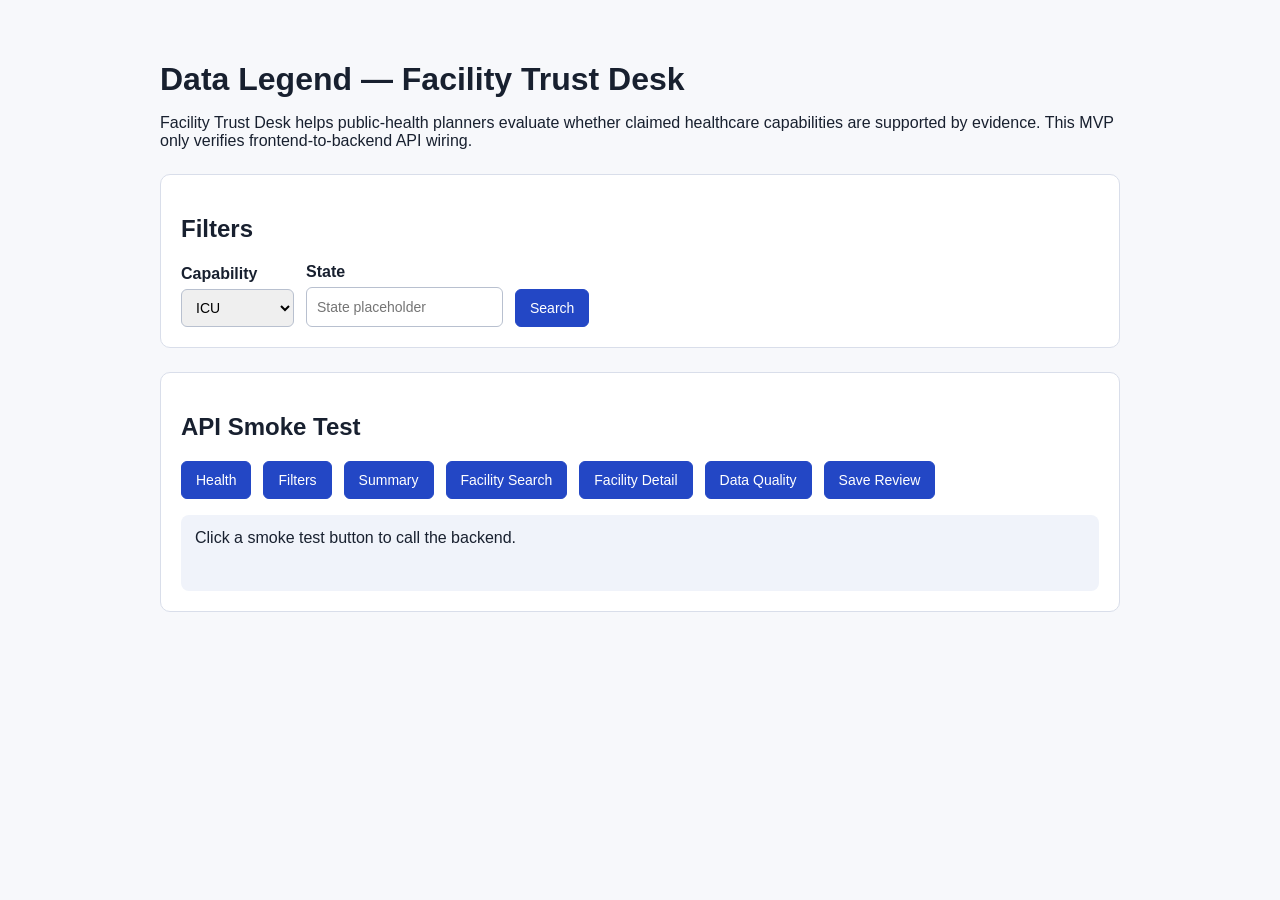
==== healthcare-facility-trust/frontend/index.html @ e3c47ecc "first try framework" ====
<!doctype html>
<html lang="en">
  <head>
    <meta charset="UTF-8" />
    <meta name="viewport" content="width=device-width, initial-scale=1.0" />
    <title>Data Legend — Facility Trust Desk</title>
    <style>
      body {
        margin: 0;
        font-family: Arial, sans-serif;
        color: #18202f;
        background: #f7f8fb;
      }

      main {
        max-width: 960px;
        margin: 0 auto;
        padding: 40px 24px;
      }

      h1 {
        margin-bottom: 8px;
      }

      section {
        margin-top: 24px;
        padding: 20px;
        border: 1px solid #d9deea;
        border-radius: 10px;
        background: #ffffff;
      }

      label {
        display: block;
        margin-bottom: 6px;
        font-weight: 600;
      }

      select,
      input,
      button {
        min-height: 38px;
        border-radius: 6px;
        border: 1px solid #b8c0cf;
        font-size: 14px;
      }

      select,
      input {
        padding: 0 10px;
      }

      button {
        cursor: pointer;
        padding: 0 14px;
        background: #2347c5;
        color: #ffffff;
        border-color: #2347c5;
      }

      button:hover {
        background: #19369a;
      }

      .filters,
      .smoke-buttons {
        display: flex;
        flex-wrap: wrap;
        gap: 12px;
        align-items: end;
      }

      .field {
        display: flex;
        flex-direction: column;
      }

      #api-result {
        min-height: 48px;
        margin-top: 16px;
        padding: 14px;
        border-radius: 8px;
        background: #f0f3fa;
        white-space: pre-wrap;
      }
    </style>
  </head>
  <body>
    <main>
      <h1>Data Legend — Facility Trust Desk</h1>
      <p>
        Facility Trust Desk helps public-health planners evaluate whether claimed
        healthcare capabilities are supported by evidence. This MVP only verifies
        frontend-to-backend API wiring.
      </p>

      <section>
        <h2>Filters</h2>
        <div class="filters">
          <div class="field">
            <label for="capability">Capability</label>
            <select id="capability">
              <option>ICU</option>
              <option>NICU</option>
              <option>Emergency</option>
            </select>
          </div>

          <div class="field">
            <label for="state">State</label>
            <input id="state" type="text" placeholder="State placeholder" />
          </div>

          <button type="button" data-endpoint="search">Search</button>
        </div>
      </section>

      <section>
        <h2>API Smoke Test</h2>
        <div class="smoke-buttons">
          <button type="button" data-endpoint="health">Health</button>
          <button type="button" data-endpoint="filters">Filters</button>
          <button type="button" data-endpoint="summary">Summary</button>
          <button type="button" data-endpoint="search">Facility Search</button>
          <button type="button" data-endpoint="detail">Facility Detail</button>
          <button type="button" data-endpoint="quality">Data Quality</button>
          <button type="button" data-endpoint="review">Save Review</button>
        </div>
        <div id="api-result">Click a smoke test button to call the backend.</div>
      </section>
    </main>

    <script>
      const API_BASE_URL = "http://localhost:8000";
      const result = document.querySelector("#api-result");

      const endpoints = {
        health: { method: "GET", path: "/api/health" },
        filters: { method: "GET", path: "/api/filters" },
        summary: { method: "GET", path: "/api/summary" },
        search: { method: "GET", path: "/api/facilities/search" },
        detail: { method: "GET", path: "/api/facilities/demo-facility-1" },
        quality: { method: "GET", path: "/api/data-quality" },
        review: {
          method: "POST",
          path: "/api/reviews",
          body: {
            facilityId: "demo-facility-1",
            capability: "ICU",
            decision: "needs_review",
            note: "Demo reviewer note",
          },
        },
      };

      async function callEndpoint(name) {
        const endpoint = endpoints[name];
        result.textContent = "Calling backend...";

        try {
          // TODO: Replace smoke-test calls with real dashboard data loading later.
          const response = await fetch(`${API_BASE_URL}${endpoint.path}`, {
            method: endpoint.method,
            headers: endpoint.body ? { "Content-Type": "application/json" } : {},
            body: endpoint.body ? JSON.stringify(endpoint.body) : undefined,
          });

          if (!response.ok) {
            throw new Error(`HTTP ${response.status}`);
          }

          result.textContent = await response.text();
        } catch (error) {
          result.textContent = `API call failed: ${error.message}`;
        }
      }

      document.querySelectorAll("[data-endpoint]").forEach((button) => {
        button.addEventListener("click", () => callEndpoint(button.dataset.endpoint));
      });
    </script>
  </body>
</html>
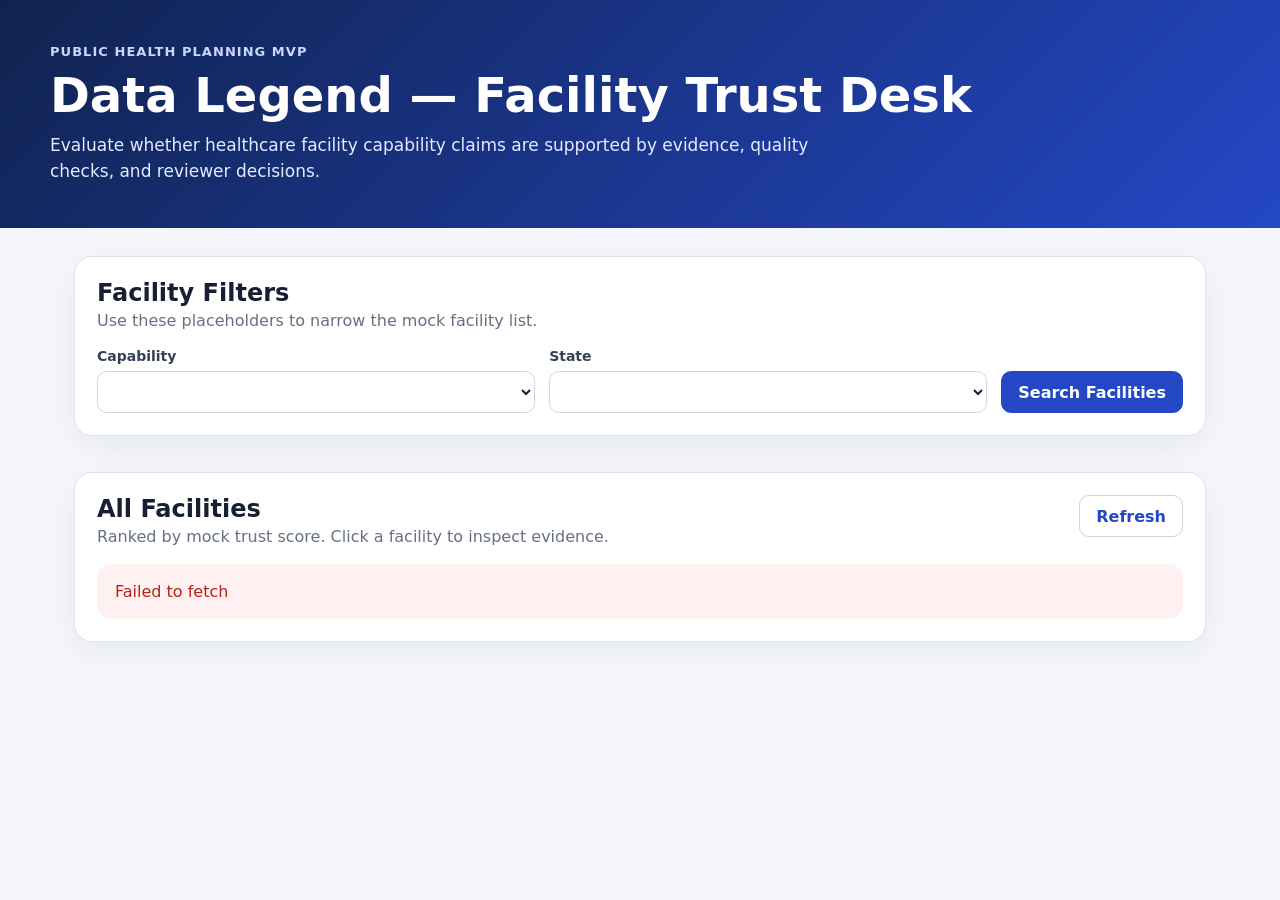
==== commit 0d9054cb: "added FE and BE structure with different layer" ====
--- a/healthcare-facility-trust/frontend/index.html
+++ b/healthcare-facility-trust/frontend/index.html
@@ -4,180 +4,59 @@
     <meta charset="UTF-8" />
     <meta name="viewport" content="width=device-width, initial-scale=1.0" />
     <title>Data Legend — Facility Trust Desk</title>
-    <style>
-      body {
-        margin: 0;
-        font-family: Arial, sans-serif;
-        color: #18202f;
-        background: #f7f8fb;
-      }
-
-      main {
-        max-width: 960px;
-        margin: 0 auto;
-        padding: 40px 24px;
-      }
-
-      h1 {
-        margin-bottom: 8px;
-      }
-
-      section {
-        margin-top: 24px;
-        padding: 20px;
-        border: 1px solid #d9deea;
-        border-radius: 10px;
-        background: #ffffff;
-      }
-
-      label {
-        display: block;
-        margin-bottom: 6px;
-        font-weight: 600;
-      }
-
-      select,
-      input,
-      button {
-        min-height: 38px;
-        border-radius: 6px;
-        border: 1px solid #b8c0cf;
-        font-size: 14px;
-      }
-
-      select,
-      input {
-        padding: 0 10px;
-      }
-
-      button {
-        cursor: pointer;
-        padding: 0 14px;
-        background: #2347c5;
-        color: #ffffff;
-        border-color: #2347c5;
-      }
-
-      button:hover {
-        background: #19369a;
-      }
-
-      .filters,
-      .smoke-buttons {
-        display: flex;
-        flex-wrap: wrap;
-        gap: 12px;
-        align-items: end;
-      }
-
-      .field {
-        display: flex;
-        flex-direction: column;
-      }
-
-      #api-result {
-        min-height: 48px;
-        margin-top: 16px;
-        padding: 14px;
-        border-radius: 8px;
-        background: #f0f3fa;
-        white-space: pre-wrap;
-      }
-    </style>
+    <link rel="stylesheet" href="./css/styles.css" />
   </head>
   <body>
-    <main>
-      <h1>Data Legend — Facility Trust Desk</h1>
-      <p>
-        Facility Trust Desk helps public-health planners evaluate whether claimed
-        healthcare capabilities are supported by evidence. This MVP only verifies
-        frontend-to-backend API wiring.
-      </p>
+    <header class="app-header">
+      <div>
+        <p class="eyebrow">Public Health Planning MVP</p>
+        <h1>Data Legend — Facility Trust Desk</h1>
+        <p class="subtitle">
+          Evaluate whether healthcare facility capability claims are supported by
+          evidence, quality checks, and reviewer decisions.
+        </p>
+      </div>
+    </header>
 
-      <section>
-        <h2>Filters</h2>
-        <div class="filters">
-          <div class="field">
-            <label for="capability">Capability</label>
-            <select id="capability">
-              <option>ICU</option>
-              <option>NICU</option>
-              <option>Emergency</option>
-            </select>
+    <main class="page-shell">
+      <section class="panel">
+        <div class="section-heading">
+          <div>
+            <h2>Facility Filters</h2>
+            <p>Use these placeholders to narrow the mock facility list.</p>
           </div>
+        </div>
 
-          <div class="field">
-            <label for="state">State</label>
-            <input id="state" type="text" placeholder="State placeholder" />
-          </div>
+        <form id="filter-form" class="filter-grid">
+          <label>
+            Capability
+            <select id="capability-filter" name="capability"></select>
+          </label>
 
-          <button type="button" data-endpoint="search">Search</button>
-        </div>
+          <label>
+            State
+            <select id="state-filter" name="state"></select>
+          </label>
+
+          <button type="submit">Search Facilities</button>
+        </form>
       </section>
 
-      <section>
-        <h2>API Smoke Test</h2>
-        <div class="smoke-buttons">
-          <button type="button" data-endpoint="health">Health</button>
-          <button type="button" data-endpoint="filters">Filters</button>
-          <button type="button" data-endpoint="summary">Summary</button>
-          <button type="button" data-endpoint="search">Facility Search</button>
-          <button type="button" data-endpoint="detail">Facility Detail</button>
-          <button type="button" data-endpoint="quality">Data Quality</button>
-          <button type="button" data-endpoint="review">Save Review</button>
+      <section class="summary-grid" id="summary-grid" aria-live="polite"></section>
+
+      <section class="panel">
+        <div class="section-heading">
+          <div>
+            <h2>All Facilities</h2>
+            <p>Ranked by mock trust score. Click a facility to inspect evidence.</p>
+          </div>
+          <button id="refresh-button" type="button" class="secondary-button">Refresh</button>
         </div>
-        <div id="api-result">Click a smoke test button to call the backend.</div>
+
+        <div id="facility-list" class="facility-list" aria-live="polite"></div>
       </section>
     </main>
 
-    <script>
-      const API_BASE_URL = "http://localhost:8000";
-      const result = document.querySelector("#api-result");
-
-      const endpoints = {
-        health: { method: "GET", path: "/api/health" },
-        filters: { method: "GET", path: "/api/filters" },
-        summary: { method: "GET", path: "/api/summary" },
-        search: { method: "GET", path: "/api/facilities/search" },
-        detail: { method: "GET", path: "/api/facilities/demo-facility-1" },
-        quality: { method: "GET", path: "/api/data-quality" },
-        review: {
-          method: "POST",
-          path: "/api/reviews",
-          body: {
-            facilityId: "demo-facility-1",
-            capability: "ICU",
-            decision: "needs_review",
-            note: "Demo reviewer note",
-          },
-        },
-      };
-
-      async function callEndpoint(name) {
-        const endpoint = endpoints[name];
-        result.textContent = "Calling backend...";
-
-        try {
-          // TODO: Replace smoke-test calls with real dashboard data loading later.
-          const response = await fetch(`${API_BASE_URL}${endpoint.path}`, {
-            method: endpoint.method,
-            headers: endpoint.body ? { "Content-Type": "application/json" } : {},
-            body: endpoint.body ? JSON.stringify(endpoint.body) : undefined,
-          });
-
-          if (!response.ok) {
-            throw new Error(`HTTP ${response.status}`);
-          }
-
-          result.textContent = await response.text();
-        } catch (error) {
-          result.textContent = `API call failed: ${error.message}`;
-        }
-      }
-
-      document.querySelectorAll("[data-endpoint]").forEach((button) => {
-        button.addEventListener("click", () => callEndpoint(button.dataset.endpoint));
-      });
-    </script>
+    <script type="module" src="./js/pages/dashboardPage.js"></script>
   </body>
 </html>
--- a/healthcare-facility-trust/frontend/css/styles.css
+++ b/healthcare-facility-trust/frontend/css/styles.css
@@ -0,0 +1,362 @@
+:root {
+  color: #172033;
+  background: #f4f6fb;
+  font-family:
+    Inter, ui-sans-serif, system-ui, -apple-system, BlinkMacSystemFont, "Segoe UI",
+    sans-serif;
+}
+
+* {
+  box-sizing: border-box;
+}
+
+body {
+  margin: 0;
+  background: #f4f6fb;
+}
+
+a {
+  color: inherit;
+}
+
+.app-header {
+  background: linear-gradient(135deg, #10234f, #2447c6);
+  color: white;
+  padding: 44px 32px;
+}
+
+.app-header.compact {
+  padding-bottom: 32px;
+}
+
+.app-header > div,
+.page-shell {
+  max-width: 1180px;
+  margin: 0 auto;
+}
+
+.eyebrow {
+  margin: 0 0 8px;
+  color: #c9d7ff;
+  font-size: 13px;
+  font-weight: 700;
+  letter-spacing: 0.08em;
+  text-transform: uppercase;
+}
+
+h1,
+h2,
+h3,
+p {
+  margin-top: 0;
+}
+
+h1 {
+  margin-bottom: 10px;
+  font-size: clamp(30px, 5vw, 48px);
+}
+
+h2 {
+  margin-bottom: 4px;
+}
+
+.subtitle {
+  max-width: 760px;
+  margin-bottom: 0;
+  color: #e5ebff;
+  font-size: 17px;
+  line-height: 1.5;
+}
+
+.page-shell {
+  padding: 28px 24px 48px;
+}
+
+.panel,
+.summary-card,
+.detail-card {
+  border: 1px solid #dfe4ef;
+  border-radius: 18px;
+  background: white;
+  box-shadow: 0 10px 30px rgba(24, 32, 47, 0.06);
+}
+
+.panel {
+  padding: 22px;
+}
+
+.section-heading {
+  display: flex;
+  gap: 16px;
+  align-items: flex-start;
+  justify-content: space-between;
+  margin-bottom: 18px;
+}
+
+.section-heading p {
+  margin-bottom: 0;
+  color: #667085;
+}
+
+.filter-grid {
+  display: grid;
+  grid-template-columns: minmax(180px, 1fr) minmax(180px, 1fr) auto;
+  gap: 14px;
+  align-items: end;
+}
+
+label {
+  display: grid;
+  gap: 7px;
+  color: #344054;
+  font-size: 14px;
+  font-weight: 700;
+}
+
+select,
+button,
+textarea {
+  min-height: 42px;
+  border-radius: 10px;
+  border: 1px solid #cbd5e1;
+  font: inherit;
+}
+
+select,
+textarea {
+  width: 100%;
+  padding: 0 12px;
+  background: white;
+  color: #172033;
+}
+
+textarea {
+  min-height: 86px;
+  padding: 12px;
+  resize: vertical;
+}
+
+button,
+.button-link {
+  display: inline-flex;
+  align-items: center;
+  justify-content: center;
+  min-height: 42px;
+  padding: 0 16px;
+  border-radius: 10px;
+  border: 1px solid #2447c6;
+  background: #2447c6;
+  color: white;
+  font-weight: 700;
+  text-decoration: none;
+  cursor: pointer;
+}
+
+.secondary-button {
+  border-color: #cbd5e1;
+  background: white;
+  color: #2447c6;
+}
+
+.summary-grid {
+  display: grid;
+  grid-template-columns: repeat(5, minmax(130px, 1fr));
+  gap: 14px;
+  margin: 18px 0;
+}
+
+.summary-card {
+  padding: 18px;
+}
+
+.summary-card span {
+  color: #667085;
+  font-size: 13px;
+  font-weight: 700;
+}
+
+.summary-card strong {
+  display: block;
+  margin-top: 8px;
+  font-size: 28px;
+}
+
+.facility-list {
+  display: grid;
+  gap: 14px;
+}
+
+.facility-card {
+  display: grid;
+  grid-template-columns: 1fr 180px;
+  gap: 20px;
+  padding: 18px;
+  border: 1px solid #e4e7ec;
+  border-radius: 16px;
+  background: #fcfdff;
+}
+
+.facility-meta,
+.tag-row,
+.reason-list,
+.check-list,
+.flag-list {
+  display: flex;
+  flex-wrap: wrap;
+  gap: 8px;
+}
+
+.facility-meta {
+  margin: 8px 0 12px;
+  color: #667085;
+}
+
+.tag,
+.flag,
+.impact {
+  display: inline-flex;
+  align-items: center;
+  min-height: 26px;
+  padding: 0 9px;
+  border-radius: 999px;
+  background: #eef2ff;
+  color: #2447c6;
+  font-size: 12px;
+  font-weight: 700;
+}
+
+.flag {
+  background: #fff4e5;
+  color: #9a5b00;
+}
+
+.score-box {
+  align-self: start;
+  padding: 16px;
+  border-radius: 14px;
+  background: #f7f9ff;
+  text-align: center;
+}
+
+.score-number {
+  display: block;
+  color: #10234f;
+  font-size: 42px;
+  font-weight: 800;
+  line-height: 1;
+}
+
+.trust-high {
+  color: #027a48;
+}
+
+.trust-medium {
+  color: #b54708;
+}
+
+.trust-low {
+  color: #b42318;
+}
+
+.detail-layout {
+  display: grid;
+  grid-template-columns: minmax(0, 1fr) 340px;
+  gap: 20px;
+}
+
+.detail-card {
+  padding: 22px;
+}
+
+.detail-main {
+  display: grid;
+  gap: 20px;
+}
+
+.check-list {
+  display: grid;
+  gap: 12px;
+}
+
+.check-item {
+  display: grid;
+  grid-template-columns: 34px 1fr;
+  gap: 12px;
+  padding: 14px;
+  border-radius: 14px;
+  border: 1px solid #e4e7ec;
+}
+
+.check-icon {
+  display: inline-flex;
+  align-items: center;
+  justify-content: center;
+  width: 30px;
+  height: 30px;
+  border-radius: 999px;
+  color: white;
+  font-weight: 900;
+}
+
+.check-item.present {
+  background: #f0fdf4;
+  border-color: #bbf7d0;
+}
+
+.check-item.missing {
+  background: #fff1f2;
+  border-color: #fecdd3;
+}
+
+.check-item.present .check-icon {
+  background: #039855;
+}
+
+.check-item.missing .check-icon {
+  background: #d92d20;
+}
+
+.reason-list {
+  display: grid;
+  gap: 10px;
+}
+
+.reason-item {
+  padding: 12px;
+  border-radius: 12px;
+  background: #f8fafc;
+}
+
+.reason-item p {
+  margin-bottom: 0;
+  color: #667085;
+}
+
+.back-link {
+  display: inline-block;
+  margin-bottom: 18px;
+  color: #dbe5ff;
+  text-decoration: none;
+}
+
+.empty-state,
+.error-state {
+  padding: 18px;
+  border-radius: 14px;
+  background: #f8fafc;
+  color: #667085;
+}
+
+.error-state {
+  background: #fff1f2;
+  color: #b42318;
+}
+
+@media (max-width: 860px) {
+  .filter-grid,
+  .facility-card,
+  .detail-layout,
+  .summary-grid {
+    grid-template-columns: 1fr;
+  }
+}
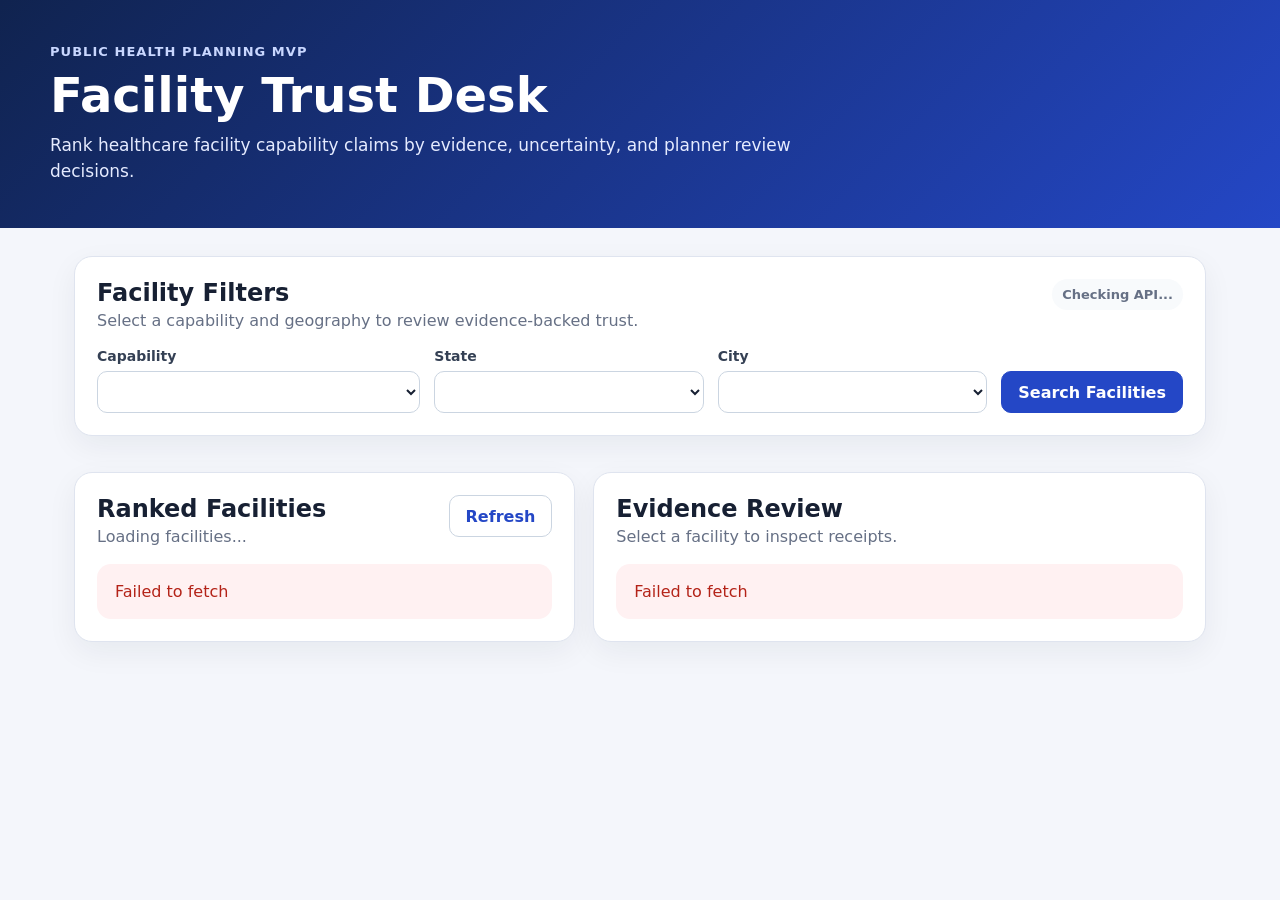
==== commit f95d9adb: "Build Facility Trust Desk demo workflow" ====
--- a/healthcare-facility-trust/frontend/index.html
+++ b/healthcare-facility-trust/frontend/index.html
@@ -3,17 +3,17 @@
   <head>
     <meta charset="UTF-8" />
     <meta name="viewport" content="width=device-width, initial-scale=1.0" />
-    <title>Data Legend — Facility Trust Desk</title>
+    <title>Data Legend - Facility Trust Desk</title>
     <link rel="stylesheet" href="./css/styles.css" />
   </head>
   <body>
     <header class="app-header">
       <div>
         <p class="eyebrow">Public Health Planning MVP</p>
-        <h1>Data Legend — Facility Trust Desk</h1>
+        <h1>Facility Trust Desk</h1>
         <p class="subtitle">
-          Evaluate whether healthcare facility capability claims are supported by
-          evidence, quality checks, and reviewer decisions.
+          Rank healthcare facility capability claims by evidence, uncertainty,
+          and planner review decisions.
         </p>
       </div>
     </header>
@@ -23,8 +23,9 @@
         <div class="section-heading">
           <div>
             <h2>Facility Filters</h2>
-            <p>Use these placeholders to narrow the mock facility list.</p>
+            <p>Select a capability and geography to review evidence-backed trust.</p>
           </div>
+          <span id="api-health" class="status-pill">Checking API...</span>
         </div>
 
         <form id="filter-form" class="filter-grid">
@@ -38,22 +39,42 @@
             <select id="state-filter" name="state"></select>
           </label>
 
+          <label>
+            City
+            <select id="city-filter" name="city"></select>
+          </label>
+
           <button type="submit">Search Facilities</button>
         </form>
       </section>
 
       <section class="summary-grid" id="summary-grid" aria-live="polite"></section>
 
-      <section class="panel">
-        <div class="section-heading">
-          <div>
-            <h2>All Facilities</h2>
-            <p>Ranked by mock trust score. Click a facility to inspect evidence.</p>
+      <section class="desk-layout">
+        <div class="panel">
+          <div class="section-heading">
+            <div>
+              <h2>Ranked Facilities</h2>
+              <p id="result-count">Loading facilities...</p>
+            </div>
+            <button id="refresh-button" type="button" class="secondary-button">Refresh</button>
           </div>
-          <button id="refresh-button" type="button" class="secondary-button">Refresh</button>
+
+          <div id="facility-list" class="facility-list" aria-live="polite"></div>
         </div>
 
-        <div id="facility-list" class="facility-list" aria-live="polite"></div>
+        <aside class="panel">
+          <div class="section-heading">
+            <div>
+              <h2>Evidence Review</h2>
+              <p id="selected-status">Select a facility to inspect receipts.</p>
+            </div>
+          </div>
+
+          <div id="facility-detail" aria-live="polite">
+            <div class="empty-state">No facility selected.</div>
+          </div>
+        </aside>
       </section>
     </main>
 
--- a/healthcare-facility-trust/frontend/css/styles.css
+++ b/healthcare-facility-trust/frontend/css/styles.css
@@ -100,7 +100,7 @@
 
 .filter-grid {
   display: grid;
-  grid-template-columns: minmax(180px, 1fr) minmax(180px, 1fr) auto;
+  grid-template-columns: minmax(180px, 1.2fr) minmax(160px, 1fr) minmax(160px, 1fr) auto;
   gap: 14px;
   align-items: end;
 }
@@ -186,14 +186,34 @@
   gap: 14px;
 }
 
+.desk-layout {
+  display: grid;
+  grid-template-columns: minmax(420px, 0.9fr) minmax(460px, 1.1fr);
+  gap: 18px;
+  align-items: start;
+}
+
 .facility-card {
   display: grid;
   grid-template-columns: 1fr 180px;
   gap: 20px;
+  width: 100%;
   padding: 18px;
   border: 1px solid #e4e7ec;
   border-radius: 16px;
   background: #fcfdff;
+  color: inherit;
+  text-align: left;
+}
+
+.facility-card.selectable {
+  cursor: pointer;
+}
+
+.facility-card.selectable:hover,
+.facility-card.selectable.active {
+  border-color: #9db8a8;
+  background: #f6faf7;
 }
 
 .facility-meta,
@@ -246,16 +266,98 @@
   line-height: 1;
 }
 
+.trust-trusted,
 .trust-high {
   color: #027a48;
 }
 
+.trust-mixed,
 .trust-medium {
   color: #b54708;
 }
 
+.trust-weak,
+.trust-unverified,
 .trust-low {
   color: #b42318;
+}
+
+.status-pill {
+  align-self: start;
+  padding: 8px 10px;
+  border-radius: 999px;
+  background: #f8fafc;
+  color: #667085;
+  font-size: 13px;
+  font-weight: 700;
+}
+
+.status-pill.ready {
+  background: #ecfdf3;
+  color: #027a48;
+}
+
+.detail-grid {
+  display: grid;
+  grid-template-columns: repeat(3, minmax(0, 1fr));
+  gap: 12px;
+  margin-bottom: 16px;
+}
+
+.mini-card,
+.evidence-item,
+.signal-item,
+.review-item {
+  padding: 12px;
+  border: 1px solid #e4e7ec;
+  border-radius: 12px;
+  background: #fcfdff;
+}
+
+.mini-card span,
+.source {
+  display: block;
+  color: #667085;
+  font-size: 12px;
+  font-weight: 800;
+  text-transform: uppercase;
+}
+
+.mini-card strong {
+  display: block;
+  margin: 6px 0;
+  font-size: 20px;
+}
+
+.mini-card em,
+.evidence-item em,
+.review-item em {
+  color: #667085;
+  font-size: 13px;
+  font-style: normal;
+}
+
+.evidence-section {
+  display: grid;
+  gap: 10px;
+  margin-top: 18px;
+}
+
+.evidence-section h3 {
+  margin-bottom: 0;
+}
+
+.evidence-item p,
+.signal-item,
+.review-item p {
+  margin-bottom: 0;
+  color: #344054;
+  line-height: 1.45;
+}
+
+.review-form {
+  display: grid;
+  gap: 12px;
 }
 
 .detail-layout {
@@ -355,6 +457,8 @@
 @media (max-width: 860px) {
   .filter-grid,
   .facility-card,
+  .desk-layout,
+  .detail-grid,
   .detail-layout,
   .summary-grid {
     grid-template-columns: 1fr;
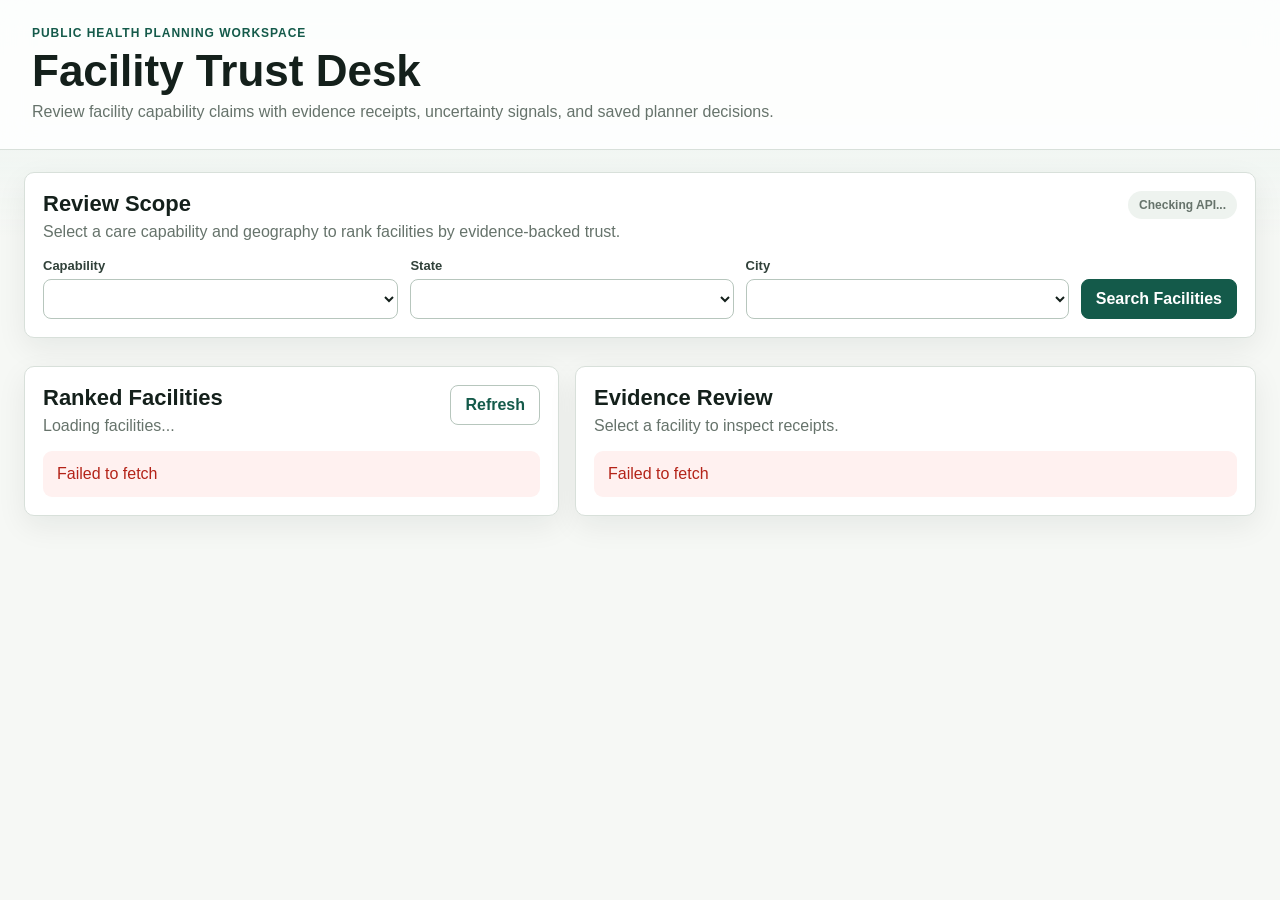
==== commit 4333a8d8: "Polish Facility Trust Desk UI" ====
--- a/healthcare-facility-trust/frontend/index.html
+++ b/healthcare-facility-trust/frontend/index.html
@@ -9,11 +9,11 @@
   <body>
     <header class="app-header">
       <div>
-        <p class="eyebrow">Public Health Planning MVP</p>
+        <p class="eyebrow">Public Health Planning Workspace</p>
         <h1>Facility Trust Desk</h1>
         <p class="subtitle">
-          Rank healthcare facility capability claims by evidence, uncertainty,
-          and planner review decisions.
+          Review facility capability claims with evidence receipts, uncertainty
+          signals, and saved planner decisions.
         </p>
       </div>
     </header>
@@ -22,8 +22,8 @@
       <section class="panel">
         <div class="section-heading">
           <div>
-            <h2>Facility Filters</h2>
-            <p>Select a capability and geography to review evidence-backed trust.</p>
+            <h2>Review Scope</h2>
+            <p>Select a care capability and geography to rank facilities by evidence-backed trust.</p>
           </div>
           <span id="api-health" class="status-pill">Checking API...</span>
         </div>
--- a/healthcare-facility-trust/frontend/css/styles.css
+++ b/healthcare-facility-trust/frontend/css/styles.css
@@ -1,8 +1,26 @@
 :root {
-  color: #172033;
-  background: #f4f6fb;
+  --bg: #f6f8f5;
+  --surface: #ffffff;
+  --surface-muted: #eef3ef;
+  --border: #d8e0da;
+  --border-strong: #b7c6bd;
+  --text: #14201b;
+  --muted: #66736b;
+  --primary: #145a4a;
+  --primary-soft: #e7f2ee;
+  --accent: #2563eb;
+  --trusted: #027a48;
+  --trusted-soft: #ecfdf3;
+  --mixed: #b7791f;
+  --mixed-soft: #fff7e6;
+  --weak: #b42318;
+  --weak-soft: #fff1f0;
+  --unknown: #667085;
+  --shadow: 0 10px 30px rgba(20, 32, 27, 0.07);
+  color: var(--text);
+  background: var(--bg);
   font-family:
-    Inter, ui-sans-serif, system-ui, -apple-system, BlinkMacSystemFont, "Segoe UI",
+    Avenir Next, Avenir, Helvetica Neue, Helvetica, ui-sans-serif, system-ui,
     sans-serif;
 }
 
@@ -12,36 +30,13 @@
 
 body {
   margin: 0;
-  background: #f4f6fb;
+  background:
+    linear-gradient(180deg, rgba(231, 242, 238, 0.85), rgba(246, 248, 245, 0) 240px),
+    var(--bg);
 }
 
 a {
   color: inherit;
-}
-
-.app-header {
-  background: linear-gradient(135deg, #10234f, #2447c6);
-  color: white;
-  padding: 44px 32px;
-}
-
-.app-header.compact {
-  padding-bottom: 32px;
-}
-
-.app-header > div,
-.page-shell {
-  max-width: 1180px;
-  margin: 0 auto;
-}
-
-.eyebrow {
-  margin: 0 0 8px;
-  color: #c9d7ff;
-  font-size: 13px;
-  font-weight: 700;
-  letter-spacing: 0.08em;
-  text-transform: uppercase;
 }
 
 h1,
@@ -52,37 +47,68 @@
 }
 
 h1 {
-  margin-bottom: 10px;
-  font-size: clamp(30px, 5vw, 48px);
+  margin-bottom: 6px;
+  font-size: clamp(30px, 4vw, 44px);
+  letter-spacing: 0;
+  line-height: 1.05;
 }
 
 h2 {
   margin-bottom: 4px;
+  font-size: 22px;
+}
+
+h3 {
+  margin-bottom: 6px;
+  font-size: 17px;
+}
+
+.app-header {
+  border-bottom: 1px solid var(--border);
+  background: rgba(255, 255, 255, 0.86);
+  backdrop-filter: blur(14px);
+  color: var(--text);
+  padding: 26px 32px;
+}
+
+.app-header > div,
+.page-shell {
+  max-width: 1380px;
+  margin: 0 auto;
+}
+
+.eyebrow {
+  margin: 0 0 8px;
+  color: var(--primary);
+  font-size: 12px;
+  font-weight: 800;
+  letter-spacing: 0.08em;
+  text-transform: uppercase;
 }
 
 .subtitle {
   max-width: 760px;
   margin-bottom: 0;
-  color: #e5ebff;
-  font-size: 17px;
-  line-height: 1.5;
+  color: var(--muted);
+  font-size: 16px;
+  line-height: 1.45;
 }
 
 .page-shell {
-  padding: 28px 24px 48px;
+  padding: 22px 24px 44px;
 }
 
 .panel,
 .summary-card,
 .detail-card {
-  border: 1px solid #dfe4ef;
-  border-radius: 18px;
-  background: white;
-  box-shadow: 0 10px 30px rgba(24, 32, 47, 0.06);
+  border: 1px solid var(--border);
+  border-radius: 10px;
+  background: var(--surface);
+  box-shadow: var(--shadow);
 }
 
 .panel {
-  padding: 22px;
+  padding: 18px;
 }
 
 .section-heading {
@@ -90,35 +116,36 @@
   gap: 16px;
   align-items: flex-start;
   justify-content: space-between;
-  margin-bottom: 18px;
+  margin-bottom: 14px;
 }
 
 .section-heading p {
   margin-bottom: 0;
-  color: #667085;
+  color: var(--muted);
+  line-height: 1.4;
 }
 
 .filter-grid {
   display: grid;
-  grid-template-columns: minmax(180px, 1.2fr) minmax(160px, 1fr) minmax(160px, 1fr) auto;
-  gap: 14px;
+  grid-template-columns: minmax(190px, 1.1fr) minmax(170px, 1fr) minmax(170px, 1fr) auto;
+  gap: 12px;
   align-items: end;
 }
 
 label {
   display: grid;
-  gap: 7px;
-  color: #344054;
-  font-size: 14px;
-  font-weight: 700;
+  gap: 6px;
+  color: #31413a;
+  font-size: 13px;
+  font-weight: 800;
 }
 
 select,
 button,
 textarea {
-  min-height: 42px;
-  border-radius: 10px;
-  border: 1px solid #cbd5e1;
+  min-height: 40px;
+  border-radius: 8px;
+  border: 1px solid var(--border-strong);
   font: inherit;
 }
 
@@ -126,8 +153,8 @@
 textarea {
   width: 100%;
   padding: 0 12px;
-  background: white;
-  color: #172033;
+  background: var(--surface);
+  color: var(--text);
 }
 
 textarea {
@@ -141,67 +168,91 @@
   display: inline-flex;
   align-items: center;
   justify-content: center;
-  min-height: 42px;
-  padding: 0 16px;
-  border-radius: 10px;
-  border: 1px solid #2447c6;
-  background: #2447c6;
+  min-height: 40px;
+  padding: 0 14px;
+  border-radius: 8px;
+  border: 1px solid var(--primary);
+  background: var(--primary);
   color: white;
-  font-weight: 700;
+  font-weight: 800;
   text-decoration: none;
   cursor: pointer;
 }
 
+button:hover,
+.button-link:hover {
+  filter: brightness(0.95);
+}
+
 .secondary-button {
-  border-color: #cbd5e1;
+  border-color: var(--border-strong);
   background: white;
-  color: #2447c6;
+  color: var(--primary);
+}
+
+.status-pill {
+  align-self: start;
+  padding: 7px 11px;
+  border-radius: 999px;
+  background: var(--surface-muted);
+  color: var(--muted);
+  font-size: 12px;
+  font-weight: 800;
+  white-space: nowrap;
+}
+
+.status-pill.ready {
+  background: var(--trusted-soft);
+  color: var(--trusted);
 }
 
 .summary-grid {
   display: grid;
   grid-template-columns: repeat(5, minmax(130px, 1fr));
-  gap: 14px;
-  margin: 18px 0;
+  gap: 12px;
+  margin: 14px 0;
 }
 
 .summary-card {
-  padding: 18px;
+  padding: 15px;
 }
 
 .summary-card span {
-  color: #667085;
-  font-size: 13px;
-  font-weight: 700;
+  color: var(--muted);
+  font-size: 12px;
+  font-weight: 800;
+  text-transform: uppercase;
 }
 
 .summary-card strong {
   display: block;
   margin-top: 8px;
-  font-size: 28px;
+  color: var(--text);
+  font-size: 26px;
+  line-height: 1;
+}
+
+.desk-layout {
+  display: grid;
+  grid-template-columns: minmax(420px, 0.88fr) minmax(500px, 1.12fr);
+  gap: 16px;
+  align-items: start;
 }
 
 .facility-list {
   display: grid;
+  gap: 10px;
+}
+
+.facility-card {
+  display: grid;
+  grid-template-columns: 1fr 112px;
   gap: 14px;
-}
-
-.desk-layout {
-  display: grid;
-  grid-template-columns: minmax(420px, 0.9fr) minmax(460px, 1.1fr);
-  gap: 18px;
-  align-items: start;
-}
-
-.facility-card {
-  display: grid;
-  grid-template-columns: 1fr 180px;
-  gap: 20px;
   width: 100%;
-  padding: 18px;
-  border: 1px solid #e4e7ec;
-  border-radius: 16px;
-  background: #fcfdff;
+  padding: 14px;
+  border: 1px solid var(--border);
+  border-radius: 10px;
+  background: #fbfdfb;
   color: inherit;
   text-align: left;
 }
@@ -212,8 +263,20 @@
 
 .facility-card.selectable:hover,
 .facility-card.selectable.active {
-  border-color: #9db8a8;
-  background: #f6faf7;
+  border-color: #94b5a3;
+  background: #f3faf5;
+}
+
+.facility-card h3 {
+  margin-bottom: 4px;
+  line-height: 1.12;
+}
+
+.facility-rank {
+  color: var(--primary);
+  font-size: 12px;
+  font-weight: 900;
+  text-transform: uppercase;
 }
 
 .facility-meta,
@@ -223,12 +286,19 @@
 .flag-list {
   display: flex;
   flex-wrap: wrap;
-  gap: 8px;
+  gap: 7px;
 }
 
 .facility-meta {
-  margin: 8px 0 12px;
-  color: #667085;
+  margin: 8px 0 10px;
+  color: var(--muted);
+  font-size: 13px;
+}
+
+.facility-card p,
+.evidence-section p {
+  color: #34443d;
+  line-height: 1.45;
 }
 
 .tag,
@@ -236,72 +306,82 @@
 .impact {
   display: inline-flex;
   align-items: center;
-  min-height: 26px;
-  padding: 0 9px;
+  min-height: 24px;
+  padding: 0 8px;
   border-radius: 999px;
-  background: #eef2ff;
-  color: #2447c6;
+  background: var(--surface-muted);
+  color: var(--primary);
   font-size: 12px;
-  font-weight: 700;
+  font-weight: 800;
+  font-style: normal;
 }
 
 .flag {
-  background: #fff4e5;
-  color: #9a5b00;
+  background: var(--mixed-soft);
+  color: var(--mixed);
 }
 
 .score-box {
   align-self: start;
-  padding: 16px;
-  border-radius: 14px;
-  background: #f7f9ff;
+  min-width: 100px;
+  padding: 12px 10px;
+  border: 1px solid var(--border);
+  border-radius: 9px;
+  background: white;
   text-align: center;
 }
 
 .score-number {
   display: block;
-  color: #10234f;
-  font-size: 42px;
-  font-weight: 800;
+  color: var(--primary);
+  font-size: 32px;
+  font-weight: 900;
   line-height: 1;
+}
+
+.score-box strong {
+  display: block;
+  margin-top: 5px;
+  font-size: 12px;
 }
 
 .trust-trusted,
 .trust-high {
-  color: #027a48;
+  color: var(--trusted);
+}
+
+.tag.trust-trusted,
+.tag.trust-high {
+  background: var(--trusted-soft);
 }
 
 .trust-mixed,
 .trust-medium {
-  color: #b54708;
+  color: var(--mixed);
+}
+
+.tag.trust-mixed,
+.tag.trust-medium {
+  background: var(--mixed-soft);
 }
 
 .trust-weak,
 .trust-unverified,
 .trust-low {
-  color: #b42318;
-}
-
-.status-pill {
-  align-self: start;
-  padding: 8px 10px;
-  border-radius: 999px;
-  background: #f8fafc;
-  color: #667085;
-  font-size: 13px;
-  font-weight: 700;
-}
-
-.status-pill.ready {
-  background: #ecfdf3;
-  color: #027a48;
+  color: var(--weak);
+}
+
+.tag.trust-weak,
+.tag.trust-unverified,
+.tag.trust-low {
+  background: var(--weak-soft);
 }
 
 .detail-grid {
   display: grid;
   grid-template-columns: repeat(3, minmax(0, 1fr));
-  gap: 12px;
-  margin-bottom: 16px;
+  gap: 10px;
+  margin-bottom: 14px;
 }
 
 .mini-card,
@@ -309,17 +389,19 @@
 .signal-item,
 .review-item {
   padding: 12px;
-  border: 1px solid #e4e7ec;
-  border-radius: 12px;
-  background: #fcfdff;
+  border: 1px solid var(--border);
+  border-radius: 9px;
+  background: #fbfdfb;
 }
 
 .mini-card span,
-.source {
+.source,
+.section-kicker {
   display: block;
-  color: #667085;
-  font-size: 12px;
-  font-weight: 800;
+  color: var(--muted);
+  font-size: 11px;
+  font-weight: 900;
+  letter-spacing: 0.04em;
   text-transform: uppercase;
 }
 
@@ -332,7 +414,7 @@
 .mini-card em,
 .evidence-item em,
 .review-item em {
-  color: #667085;
+  color: var(--muted);
   font-size: 13px;
   font-style: normal;
 }
@@ -351,7 +433,7 @@
 .signal-item,
 .review-item p {
   margin-bottom: 0;
-  color: #344054;
+  color: #34443d;
   line-height: 1.45;
 }
 
@@ -370,12 +452,9 @@
   padding: 22px;
 }
 
-.detail-main {
-  display: grid;
-  gap: 20px;
-}
-
-.check-list {
+.detail-main,
+.check-list,
+.reason-list {
   display: grid;
   gap: 12px;
 }
@@ -385,8 +464,8 @@
   grid-template-columns: 34px 1fr;
   gap: 12px;
   padding: 14px;
-  border-radius: 14px;
-  border: 1px solid #e4e7ec;
+  border-radius: 10px;
+  border: 1px solid var(--border);
 }
 
 .check-icon {
@@ -401,60 +480,55 @@
 }
 
 .check-item.present {
-  background: #f0fdf4;
+  background: var(--trusted-soft);
   border-color: #bbf7d0;
 }
 
 .check-item.missing {
-  background: #fff1f2;
+  background: var(--weak-soft);
   border-color: #fecdd3;
 }
 
 .check-item.present .check-icon {
-  background: #039855;
+  background: var(--trusted);
 }
 
 .check-item.missing .check-icon {
-  background: #d92d20;
-}
-
-.reason-list {
-  display: grid;
-  gap: 10px;
+  background: var(--weak);
 }
 
 .reason-item {
   padding: 12px;
-  border-radius: 12px;
+  border-radius: 10px;
   background: #f8fafc;
 }
 
 .reason-item p {
   margin-bottom: 0;
-  color: #667085;
+  color: var(--muted);
 }
 
 .back-link {
   display: inline-block;
   margin-bottom: 18px;
-  color: #dbe5ff;
+  color: var(--primary);
   text-decoration: none;
 }
 
 .empty-state,
 .error-state {
-  padding: 18px;
-  border-radius: 14px;
-  background: #f8fafc;
-  color: #667085;
+  padding: 14px;
+  border-radius: 9px;
+  background: var(--surface-muted);
+  color: var(--muted);
 }
 
 .error-state {
-  background: #fff1f2;
-  color: #b42318;
-}
-
-@media (max-width: 860px) {
+  background: var(--weak-soft);
+  color: var(--weak);
+}
+
+@media (max-width: 980px) {
   .filter-grid,
   .facility-card,
   .desk-layout,
@@ -463,4 +537,12 @@
   .summary-grid {
     grid-template-columns: 1fr;
   }
-}
+
+  .app-header {
+    padding: 22px 20px;
+  }
+
+  .page-shell {
+    padding: 16px;
+  }
+}
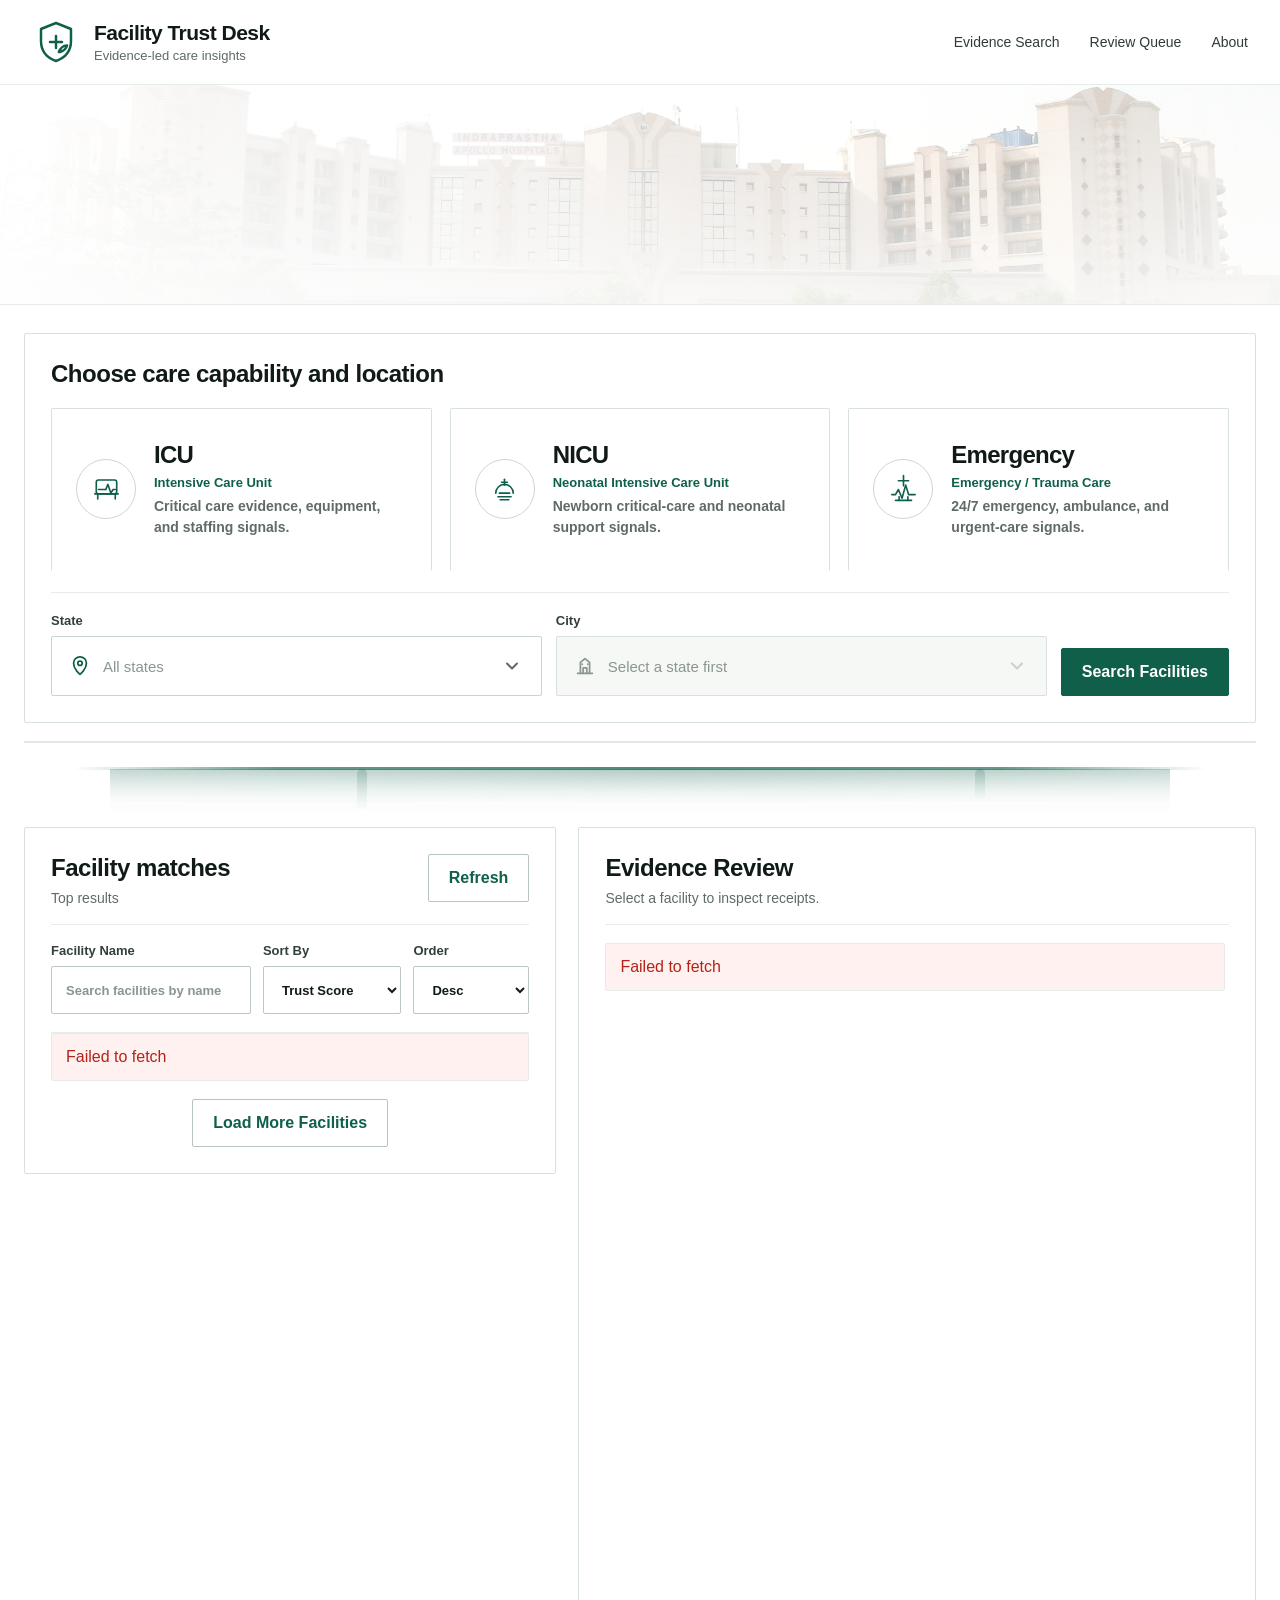
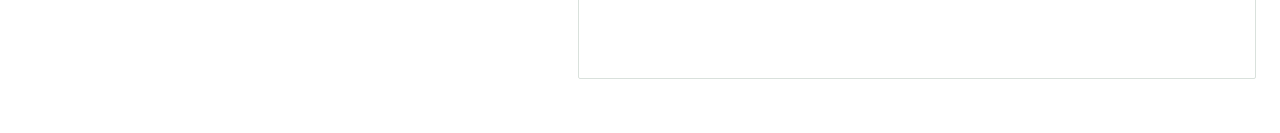
==== commit 619fecab: "Polish facility trust desk UI and map detail" ====
--- a/healthcare-facility-trust/frontend/index.html
+++ b/healthcare-facility-trust/frontend/index.html
@@ -4,45 +4,202 @@
     <meta charset="UTF-8" />
     <meta name="viewport" content="width=device-width, initial-scale=1.0" />
     <title>Data Legend - Facility Trust Desk</title>
+    <link href="https://api.mapbox.com/mapbox-gl-js/v3.25.0/mapbox-gl.css" rel="stylesheet" />
     <link rel="stylesheet" href="./css/styles.css" />
+    <script src="https://api.mapbox.com/mapbox-gl-js/v3.25.0/mapbox-gl.js"></script>
+    <script>
+      window.MAPBOX_PUBLIC_TOKEN = "";
+    </script>
+    <script src="./config.local.js"></script>
   </head>
   <body>
     <header class="app-header">
-      <div>
-        <p class="eyebrow">Public Health Planning Workspace</p>
-        <h1>Facility Trust Desk</h1>
-        <p class="subtitle">
-          Review facility capability claims with evidence receipts, uncertainty
-          signals, and saved planner decisions.
-        </p>
+      <div class="header-inner">
+        <a class="brand-lockup" href="./index.html" aria-label="Facility Trust Desk home">
+          <svg class="brand-mark" viewBox="0 0 48 48" aria-hidden="true">
+            <path d="M24 5 39 11v12c0 9.8-5.8 16.7-15 20-9.2-3.3-15-10.2-15-20V11L24 5Z" />
+            <path d="M18 24h12" />
+            <path d="M24 18v12" />
+            <path d="M28 34c3.7-1 6.1-3.2 7.1-6.6-3.8.2-6.6 2.4-8.3 6.6H28Z" />
+          </svg>
+          <span>
+            <strong>Facility Trust Desk</strong>
+            <em>Evidence-led care insights</em>
+          </span>
+        </a>
+
+        <nav class="top-nav" aria-label="Product navigation">
+          <a href="#filter-form">Evidence Search</a>
+          <a href="#facility-list">Review Queue</a>
+          <a href="#facility-detail">About</a>
+        </nav>
       </div>
     </header>
 
+    <section class="hero-band" aria-hidden="true"></section>
+
     <main class="page-shell">
       <section class="panel">
-        <div class="section-heading">
+        <div class="section-heading scope-heading">
           <div>
-            <h2>Review Scope</h2>
-            <p>Select a care capability and geography to rank facilities by evidence-backed trust.</p>
-          </div>
-          <span id="api-health" class="status-pill">Checking API...</span>
+            <h2>Choose care capability and location</h2>
+          </div>
         </div>
 
-        <form id="filter-form" class="filter-grid">
-          <label>
-            Capability
-            <select id="capability-filter" name="capability"></select>
-          </label>
-
-          <label>
-            State
-            <select id="state-filter" name="state"></select>
-          </label>
-
-          <label>
-            City
-            <select id="city-filter" name="city"></select>
-          </label>
+        <section class="capability-selector" aria-label="Select capability">
+          <button
+            class="capability-card"
+            type="button"
+            data-capability="ICU"
+            aria-pressed="true"
+          >
+            <span class="capability-icon" aria-hidden="true">
+              <svg viewBox="0 0 48 48">
+                <path d="M8 30h32" />
+                <path d="M12 30v7" />
+                <path d="M36 30v7" />
+                <path d="M13 24h10" />
+                <path d="M23 24l3-7 4 12 3-5h3" />
+                <rect x="10" y="11" width="28" height="19" rx="3" />
+              </svg>
+            </span>
+            <span class="capability-copy">
+              <strong>ICU</strong>
+              <em>Intensive Care Unit</em>
+              <span>Critical care evidence, equipment, and staffing signals.</span>
+            </span>
+            <span class="selected-indicator">Selected</span>
+          </button>
+
+          <button
+            class="capability-card"
+            type="button"
+            data-capability="NICU"
+            aria-pressed="false"
+          >
+            <span class="capability-icon" aria-hidden="true">
+              <svg viewBox="0 0 48 48">
+                <path d="M12 29c0-6.6 5.4-12 12-12s12 5.4 12 12" />
+                <path d="M17 29h14" />
+                <path d="M15 34h18" />
+                <path d="M18 38h12" />
+                <path d="M24 10v8" />
+                <path d="M20 14h8" />
+              </svg>
+            </span>
+            <span class="capability-copy">
+              <strong>NICU</strong>
+              <em>Neonatal Intensive Care Unit</em>
+              <span>Newborn critical-care and neonatal support signals.</span>
+            </span>
+            <span class="selected-indicator">Selected</span>
+          </button>
+
+          <button
+            class="capability-card"
+            type="button"
+            data-capability="Emergency"
+            aria-pressed="false"
+          >
+            <span class="capability-icon" aria-hidden="true">
+              <svg viewBox="0 0 48 48">
+                <path d="M8 31h5l4-7 5 12 5-18 4 13h9" />
+                <path d="M17 12h14" />
+                <path d="M24 5v14" />
+                <path d="M13 39h22" />
+                <path d="M18 39v-5" />
+                <path d="M30 39v-5" />
+              </svg>
+            </span>
+            <span class="capability-copy">
+              <strong>Emergency</strong>
+              <em>Emergency / Trauma Care</em>
+              <span>24/7 emergency, ambulance, and urgent-care signals.</span>
+            </span>
+            <span class="selected-indicator">Selected</span>
+          </button>
+        </section>
+
+        <form id="filter-form" class="filter-grid care-scope-grid">
+          <input id="capability-filter" name="capability" type="hidden" value="ICU" />
+          <input id="state-filter" name="state" type="hidden" value="" />
+          <input id="city-filter" name="city" type="hidden" value="" />
+
+          <div class="custom-combobox" data-combobox="state">
+            <label for="state-combobox-input">State</label>
+            <div
+              class="combobox-shell"
+              role="combobox"
+              aria-haspopup="listbox"
+              aria-expanded="false"
+              aria-owns="state-combobox-list"
+            >
+              <span class="combobox-icon" aria-hidden="true">
+                <svg viewBox="0 0 24 24">
+                  <path d="M12 21s7-5.2 7-12a7 7 0 0 0-14 0c0 6.8 7 12 7 12Z" />
+                  <circle cx="12" cy="9" r="2.4" />
+                </svg>
+              </span>
+              <input
+                id="state-combobox-input"
+                class="combobox-input"
+                type="text"
+                placeholder="All states"
+                autocomplete="off"
+                role="searchbox"
+                aria-controls="state-combobox-list"
+              />
+              <button class="combobox-toggle" type="button" aria-label="Open state options">
+                <svg viewBox="0 0 20 20" aria-hidden="true">
+                  <path d="m5 7.5 5 5 5-5" />
+                </svg>
+              </button>
+            </div>
+            <div id="state-combobox-list" class="combobox-menu" role="listbox" hidden></div>
+          </div>
+
+          <div class="custom-combobox combobox-disabled" data-combobox="city">
+            <label for="city-combobox-input">City</label>
+            <div
+              class="combobox-shell"
+              role="combobox"
+              aria-haspopup="listbox"
+              aria-expanded="false"
+              aria-owns="city-combobox-list"
+              aria-disabled="true"
+            >
+              <span class="combobox-icon" aria-hidden="true">
+                <svg viewBox="0 0 24 24">
+                  <path d="M4 20h16" />
+                  <path d="M7 20V8l5-4 5 4v12" />
+                  <path d="M10 20v-6h4v6" />
+                  <path d="M9 10h.01" />
+                  <path d="M15 10h.01" />
+                </svg>
+              </span>
+              <input
+                id="city-combobox-input"
+                class="combobox-input"
+                type="text"
+                placeholder="Select a state first"
+                autocomplete="off"
+                role="searchbox"
+                aria-controls="city-combobox-list"
+                disabled
+              />
+              <button
+                class="combobox-toggle"
+                type="button"
+                aria-label="Open city options"
+                disabled
+              >
+                <svg viewBox="0 0 20 20" aria-hidden="true">
+                  <path d="m5 7.5 5 5 5-5" />
+                </svg>
+              </button>
+            </div>
+            <div id="city-combobox-list" class="combobox-menu" role="listbox" hidden></div>
+          </div>
 
           <button type="submit">Search Facilities</button>
         </form>
@@ -50,20 +207,67 @@
 
       <section class="summary-grid" id="summary-grid" aria-live="polite"></section>
 
+      <div class="section-transition" aria-hidden="true">
+        <div class="section-transition-line"></div>
+        <div class="section-transition-fade"></div>
+      </div>
+
       <section class="desk-layout">
-        <div class="panel">
-          <div class="section-heading">
+        <div class="panel ranked-panel">
+          <div class="section-heading ranked-heading">
             <div>
-              <h2>Ranked Facilities</h2>
-              <p id="result-count">Loading facilities...</p>
+              <h2>Facility matches</h2>
+              <p id="result-count">Top results</p>
             </div>
             <button id="refresh-button" type="button" class="secondary-button">Refresh</button>
           </div>
 
-          <div id="facility-list" class="facility-list" aria-live="polite"></div>
+          <div class="list-controls" aria-label="Ranked facility list controls">
+            <label>
+              Facility Name
+              <input
+                id="facility-name-search"
+                type="search"
+                placeholder="Search facilities by name"
+                autocomplete="off"
+              />
+            </label>
+
+            <label>
+              Sort By
+              <select id="sort-by">
+                <option value="trust_score">Trust Score</option>
+                <option value="trust_label">Trust Level</option>
+                <option value="facility_name">Facility Name</option>
+                <option value="warning_signal_count">Warnings</option>
+                <option value="support_signal_count">Evidence Count</option>
+              </select>
+            </label>
+
+            <label>
+              Order
+              <select id="sort-order">
+                <option value="desc">Desc</option>
+                <option value="asc">Asc</option>
+              </select>
+            </label>
+          </div>
+
+          <div class="facility-list-scroll">
+            <div id="facility-list" class="facility-list" aria-live="polite"></div>
+            <div class="list-footer">
+              <button
+                id="load-more-button"
+                type="button"
+                class="secondary-button load-more-button"
+              >
+                Load More Facilities
+              </button>
+            </div>
+          </div>
         </div>
 
-        <aside class="panel">
+        <aside class="panel evidence-panel">
           <div class="section-heading">
             <div>
               <h2>Evidence Review</h2>
@@ -71,8 +275,10 @@
             </div>
           </div>
 
-          <div id="facility-detail" aria-live="polite">
-            <div class="empty-state">No facility selected.</div>
+          <div class="detail-scroll">
+            <div id="facility-detail" aria-live="polite">
+              <div class="empty-state">No facility selected.</div>
+            </div>
           </div>
         </aside>
       </section>
--- a/healthcare-facility-trust/frontend/css/styles.css
+++ b/healthcare-facility-trust/frontend/css/styles.css
@@ -1,27 +1,28 @@
 :root {
-  --bg: #f6f8f5;
+  --bg: #ffffff;
   --surface: #ffffff;
-  --surface-muted: #eef3ef;
-  --border: #d8e0da;
-  --border-strong: #b7c6bd;
-  --text: #14201b;
-  --muted: #66736b;
-  --primary: #145a4a;
-  --primary-soft: #e7f2ee;
-  --accent: #2563eb;
+  --surface-muted: #f8faf8;
+  --border: #d9e1dc;
+  --border-strong: #b7c5bd;
+  --divider: #e6ece8;
+  --text: #101a16;
+  --muted: #5f6b64;
+  --primary: #0f5f4a;
+  --primary-hover: #0b4f3d;
+  --primary-soft: #e7f5ef;
   --trusted: #027a48;
   --trusted-soft: #ecfdf3;
   --mixed: #b7791f;
-  --mixed-soft: #fff7e6;
+  --mixed-soft: #fff8e8;
   --weak: #b42318;
   --weak-soft: #fff1f0;
   --unknown: #667085;
-  --shadow: 0 10px 30px rgba(20, 32, 27, 0.07);
+  --shadow-subtle: 0 1px 2px rgba(16, 26, 22, 0.04);
   color: var(--text);
   background: var(--bg);
   font-family:
-    Avenir Next, Avenir, Helvetica Neue, Helvetica, ui-sans-serif, system-ui,
-    sans-serif;
+    Inter, "Avenir Next", "Helvetica Neue", Arial, ui-sans-serif, system-ui,
+    -apple-system, BlinkMacSystemFont, "Segoe UI", sans-serif;
 }
 
 * {
@@ -30,9 +31,8 @@
 
 body {
   margin: 0;
-  background:
-    linear-gradient(180deg, rgba(231, 242, 238, 0.85), rgba(246, 248, 245, 0) 240px),
-    var(--bg);
+  background: #ffffff;
+  color: var(--text);
 }
 
 a {
@@ -47,28 +47,34 @@
 }
 
 h1 {
+  margin-bottom: 8px;
+  font-size: clamp(30px, 3.4vw, 44px);
+  font-weight: 650;
+  letter-spacing: -0.035em;
+  line-height: 1.05;
+}
+
+h2 {
   margin-bottom: 6px;
-  font-size: clamp(30px, 4vw, 44px);
-  letter-spacing: 0;
-  line-height: 1.05;
-}
-
-h2 {
-  margin-bottom: 4px;
-  font-size: 22px;
+  font-size: 24px;
+  font-weight: 650;
+  letter-spacing: -0.02em;
 }
 
 h3 {
-  margin-bottom: 6px;
+  margin-bottom: 8px;
   font-size: 17px;
+  font-weight: 650;
+  letter-spacing: -0.01em;
 }
 
 .app-header {
-  border-bottom: 1px solid var(--border);
-  background: rgba(255, 255, 255, 0.86);
-  backdrop-filter: blur(14px);
+  position: relative;
+  z-index: 2;
+  border-bottom: 1px solid var(--divider);
+  background: #ffffff;
   color: var(--text);
-  padding: 26px 32px;
+  padding: 18px 32px;
 }
 
 .app-header > div,
@@ -77,11 +83,93 @@
   margin: 0 auto;
 }
 
+.header-inner {
+  display: flex;
+  align-items: center;
+  justify-content: space-between;
+  gap: 32px;
+}
+
+.brand-lockup {
+  display: inline-flex;
+  align-items: center;
+  gap: 14px;
+  color: var(--text);
+  text-decoration: none;
+}
+
+.brand-mark {
+  width: 48px;
+  height: 48px;
+  flex: 0 0 auto;
+}
+
+.brand-mark path,
+.brand-mark rect {
+  fill: none;
+  stroke: var(--primary);
+  stroke-linecap: round;
+  stroke-linejoin: round;
+  stroke-width: 2.45;
+}
+
+.brand-lockup strong,
+.brand-lockup em {
+  display: block;
+}
+
+.brand-lockup strong {
+  font-size: 21px;
+  font-weight: 650;
+  letter-spacing: -0.025em;
+}
+
+.brand-lockup em {
+  margin-top: 3px;
+  color: var(--muted);
+  font-size: 13px;
+  font-style: normal;
+}
+
+.top-nav {
+  display: flex;
+  align-items: center;
+  gap: 30px;
+  color: #2f3d36;
+  font-size: 14px;
+}
+
+.top-nav a {
+  text-decoration: none;
+}
+
+.top-nav a:hover,
+.top-nav a:focus-visible {
+  color: var(--primary);
+}
+
+.hero-band {
+  height: 220px;
+  border-bottom: 1px solid var(--divider);
+  background-image:
+    linear-gradient(
+      90deg,
+      rgba(255, 255, 255, 0.98) 0%,
+      rgba(255, 255, 255, 0.8) 34%,
+      rgba(255, 255, 255, 0.44) 72%,
+      rgba(255, 255, 255, 0.74) 100%
+    ),
+    linear-gradient(180deg, rgba(255, 255, 255, 0.12), rgba(255, 255, 255, 0.82)),
+    url("../public/background.webp");
+  background-position: center;
+  background-size: cover;
+}
+
 .eyebrow {
   margin: 0 0 8px;
   color: var(--primary);
-  font-size: 12px;
-  font-weight: 800;
+  font-size: 11px;
+  font-weight: 650;
   letter-spacing: 0.08em;
   text-transform: uppercase;
 }
@@ -90,76 +178,443 @@
   max-width: 760px;
   margin-bottom: 0;
   color: var(--muted);
-  font-size: 16px;
-  line-height: 1.45;
+  font-size: 15px;
+  line-height: 1.55;
 }
 
 .page-shell {
-  padding: 22px 24px 44px;
+  padding: 28px 24px 54px;
 }
 
 .panel,
 .summary-card,
 .detail-card {
   border: 1px solid var(--border);
-  border-radius: 10px;
+  border-radius: 2px;
   background: var(--surface);
-  box-shadow: var(--shadow);
+  box-shadow: none;
 }
 
 .panel {
-  padding: 18px;
+  padding: 26px;
+}
+
+.ui-hidden {
+  display: none;
 }
 
 .section-heading {
   display: flex;
-  gap: 16px;
+  gap: 18px;
   align-items: flex-start;
   justify-content: space-between;
+  margin-bottom: 18px;
+  padding-bottom: 16px;
+  border-bottom: 1px solid var(--divider);
+}
+
+.scope-heading {
+  border-bottom: 0;
   margin-bottom: 14px;
+  padding-bottom: 0;
 }
 
 .section-heading p {
   margin-bottom: 0;
   color: var(--muted);
-  line-height: 1.4;
+  font-size: 14px;
+  line-height: 1.45;
 }
 
 .filter-grid {
   display: grid;
   grid-template-columns: minmax(190px, 1.1fr) minmax(170px, 1fr) minmax(170px, 1fr) auto;
-  gap: 12px;
+  gap: 14px;
   align-items: end;
 }
 
+.care-scope-grid {
+  grid-template-columns: minmax(220px, 1fr) minmax(220px, 1fr) auto;
+  margin-top: 20px;
+  padding-top: 20px;
+  border-top: 1px solid var(--divider);
+}
+
+.custom-combobox {
+  position: relative;
+  display: grid;
+  gap: 8px;
+  min-width: 0;
+}
+
+.combobox-shell {
+  position: relative;
+  display: grid;
+  grid-template-columns: 24px minmax(0, 1fr) 34px;
+  gap: 11px;
+  align-items: center;
+  min-height: 60px;
+  padding: 0 12px 0 16px;
+  border: 1px solid #c9d5ce;
+  border-radius: 2px;
+  background: #ffffff;
+  transition:
+    border-color 140ms ease,
+    box-shadow 140ms ease,
+    background-color 140ms ease;
+}
+
+.custom-combobox:not(.combobox-disabled) .combobox-shell:hover {
+  border-color: #9fb5aa;
+}
+
+.custom-combobox.open .combobox-shell,
+.combobox-shell:focus-within {
+  border-color: var(--primary);
+  box-shadow: 0 0 0 3px rgba(15, 95, 74, 0.1);
+}
+
+.combobox-disabled .combobox-shell {
+  border-color: var(--border);
+  background: #f6f8f6;
+  color: #8a968f;
+}
+
+.combobox-icon {
+  display: inline-flex;
+  align-items: center;
+  justify-content: center;
+  color: var(--primary);
+}
+
+.combobox-disabled .combobox-icon {
+  color: #8a968f;
+}
+
+.combobox-icon svg {
+  width: 22px;
+  height: 22px;
+}
+
+.combobox-icon path,
+.combobox-icon circle {
+  fill: none;
+  stroke: currentColor;
+  stroke-linecap: round;
+  stroke-linejoin: round;
+  stroke-width: 1.9;
+}
+
+.combobox-input {
+  min-height: 58px;
+  padding: 0;
+  border: 0;
+  background: transparent;
+  box-shadow: none;
+  color: var(--text);
+  font-size: 15px;
+  outline: none;
+}
+
+.combobox-input:focus {
+  border: 0;
+  box-shadow: none;
+}
+
+.combobox-input:disabled {
+  background: transparent;
+  color: #8a968f;
+  cursor: not-allowed;
+}
+
+.combobox-toggle {
+  min-width: 34px;
+  min-height: 34px;
+  width: 34px;
+  height: 34px;
+  padding: 0;
+  border: 0;
+  background: transparent;
+  color: var(--muted);
+}
+
+.combobox-toggle:hover {
+  border: 0;
+  background: transparent;
+  color: var(--primary);
+}
+
+.combobox-toggle:disabled {
+  color: #9aa59e;
+}
+
+.combobox-toggle svg {
+  width: 20px;
+  height: 20px;
+}
+
+.combobox-toggle path {
+  fill: none;
+  stroke: currentColor;
+  stroke-linecap: round;
+  stroke-linejoin: round;
+  stroke-width: 2;
+}
+
+.custom-combobox.open .combobox-toggle svg {
+  transform: rotate(180deg);
+}
+
+.combobox-menu {
+  position: absolute;
+  z-index: 80;
+  top: calc(100% + 8px);
+  right: 0;
+  left: 0;
+  max-height: 280px;
+  overflow-y: auto;
+  border: 1px solid var(--border);
+  border-radius: 2px;
+  background: #ffffff;
+  box-shadow: 0 18px 42px rgba(16, 26, 22, 0.14);
+}
+
+.combobox-option {
+  display: grid;
+  grid-template-columns: minmax(0, 1fr) auto;
+  align-items: center;
+  width: 100%;
+  min-height: 48px;
+  padding: 12px 15px;
+  border: 0;
+  border-left: 3px solid transparent;
+  border-bottom: 1px solid var(--divider);
+  border-radius: 0;
+  background: #ffffff;
+  color: var(--text);
+  font-size: 14px;
+  font-weight: 500;
+  text-align: left;
+}
+
+.combobox-option:last-child {
+  border-bottom: 0;
+}
+
+.combobox-option:hover,
+.combobox-option.active {
+  border-left-color: #a8bfb3;
+  background: #f4fbf7;
+  color: var(--text);
+}
+
+.combobox-option.selected {
+  border-left-color: var(--primary);
+  background: var(--primary-soft);
+  color: var(--primary);
+  font-weight: 650;
+}
+
+.combobox-check {
+  color: var(--primary);
+  font-weight: 700;
+}
+
+.combobox-empty {
+  padding: 15px;
+  color: var(--muted);
+  font-size: 14px;
+}
+
+.visually-hidden {
+  position: absolute;
+  width: 1px;
+  height: 1px;
+  overflow: hidden;
+  clip: rect(0 0 0 0);
+  white-space: nowrap;
+}
+
+.capability-selector {
+  display: grid;
+  grid-template-columns: repeat(3, minmax(0, 1fr));
+  gap: 18px;
+  margin: 0;
+}
+
+.capability-card {
+  position: relative;
+  display: grid;
+  grid-template-columns: auto 1fr;
+  gap: 18px;
+  min-height: 164px;
+  padding: 24px;
+  border: 1px solid var(--border);
+  border-bottom: 3px solid transparent;
+  border-radius: 2px;
+  background: #ffffff;
+  color: var(--text);
+  text-align: left;
+  box-shadow: none;
+  transition:
+    border-color 150ms ease,
+    background-color 150ms ease,
+    transform 150ms ease;
+}
+
+.capability-card:hover {
+  border-color: #9fb5aa;
+  background: #fbfdfb;
+  transform: translateY(-1px);
+  filter: none;
+}
+
+.capability-card:focus-visible {
+  border-color: var(--primary);
+  box-shadow: 0 0 0 3px rgba(15, 95, 74, 0.14);
+  outline: none;
+}
+
+.capability-card.active {
+  border-color: var(--primary);
+  border-bottom-color: var(--primary);
+  background: var(--primary-soft);
+}
+
+.capability-card.active::after {
+  position: absolute;
+  top: 16px;
+  right: 16px;
+  width: 12px;
+  height: 12px;
+  border-radius: 999px;
+  background: var(--primary);
+  box-shadow: 0 0 0 5px rgba(15, 95, 74, 0.11);
+  content: "";
+}
+
+.capability-icon {
+  display: inline-flex;
+  align-items: center;
+  justify-content: center;
+  width: 60px;
+  height: 60px;
+  border: 1px solid #cbd8d1;
+  border-radius: 999px;
+  background: #ffffff;
+  color: var(--primary);
+}
+
+.capability-icon svg {
+  width: 35px;
+  height: 35px;
+}
+
+.capability-icon path,
+.capability-icon rect {
+  fill: none;
+  stroke: currentColor;
+  stroke-linecap: round;
+  stroke-linejoin: round;
+  stroke-width: 2.25;
+}
+
+.capability-card.active .capability-icon {
+  border-color: rgba(15, 95, 74, 0.38);
+}
+
+.capability-copy {
+  display: grid;
+  gap: 6px;
+  padding-right: 8px;
+}
+
+.capability-copy strong {
+  font-size: 24px;
+  font-weight: 650;
+  letter-spacing: -0.03em;
+}
+
+.capability-copy em {
+  color: var(--primary);
+  font-size: 13px;
+  font-style: normal;
+  font-weight: 650;
+}
+
+.capability-copy span {
+  color: var(--muted);
+  font-size: 14px;
+  line-height: 1.45;
+}
+
+.selected-indicator {
+  position: absolute;
+  right: 16px;
+  bottom: 14px;
+  color: var(--primary);
+  font-size: 11px;
+  font-weight: 650;
+  letter-spacing: 0.04em;
+  opacity: 0;
+  text-transform: uppercase;
+}
+
+.capability-card.active .selected-indicator {
+  opacity: 1;
+}
+
 label {
   display: grid;
-  gap: 6px;
+  gap: 8px;
+  min-width: 0;
   color: #31413a;
   font-size: 13px;
-  font-weight: 800;
+  font-weight: 600;
 }
 
 select,
+input,
 button,
 textarea {
-  min-height: 40px;
-  border-radius: 8px;
-  border: 1px solid var(--border-strong);
+  min-height: 48px;
+  border-radius: 2px;
+  border: 1px solid #bcc9c1;
   font: inherit;
 }
 
 select,
+input,
 textarea {
   width: 100%;
-  padding: 0 12px;
+  min-width: 0;
+  padding: 0 14px;
   background: var(--surface);
   color: var(--text);
 }
 
+select:focus,
+input:focus,
+textarea:focus {
+  border-color: var(--primary);
+  box-shadow: 0 0 0 3px rgba(15, 95, 74, 0.12);
+  outline: none;
+}
+
+select:disabled {
+  border-color: var(--border);
+  background: #f6f8f6;
+  color: #8a968f;
+  cursor: not-allowed;
+}
+
+input::placeholder {
+  color: #8a968f;
+}
+
 textarea {
-  min-height: 86px;
-  padding: 12px;
+  min-height: 96px;
+  padding: 13px 14px;
   resize: vertical;
 }
 
@@ -168,115 +623,261 @@
   display: inline-flex;
   align-items: center;
   justify-content: center;
-  min-height: 40px;
-  padding: 0 14px;
-  border-radius: 8px;
+  min-height: 48px;
+  padding: 0 20px;
+  border-radius: 2px;
   border: 1px solid var(--primary);
   background: var(--primary);
   color: white;
-  font-weight: 800;
+  font-weight: 650;
   text-decoration: none;
   cursor: pointer;
 }
 
 button:hover,
 .button-link:hover {
-  filter: brightness(0.95);
+  background: var(--primary-hover);
+  border-color: var(--primary-hover);
+  filter: none;
 }
 
 .secondary-button {
   border-color: var(--border-strong);
-  background: white;
+  background: #ffffff;
   color: var(--primary);
 }
 
+.secondary-button:hover {
+  border-color: var(--primary);
+  background: #ffffff;
+  color: var(--primary);
+}
+
 .status-pill {
-  align-self: start;
-  padding: 7px 11px;
-  border-radius: 999px;
-  background: var(--surface-muted);
-  color: var(--muted);
-  font-size: 12px;
-  font-weight: 800;
-  white-space: nowrap;
-}
-
-.status-pill.ready {
-  background: var(--trusted-soft);
-  color: var(--trusted);
+  display: none;
 }
 
 .summary-grid {
   display: grid;
   grid-template-columns: repeat(5, minmax(130px, 1fr));
-  gap: 12px;
-  margin: 14px 0;
+  gap: 0;
+  margin: 18px 0 12px;
+  border: 1px solid #e1e8e4;
+  background: #ffffff;
 }
 
 .summary-card {
-  padding: 15px;
+  padding: 16px 18px;
+  border: 0;
+  border-right: 1px solid #edf1ee;
+  border-radius: 0;
+}
+
+.summary-card:last-child {
+  border-right: 0;
 }
 
 .summary-card span {
-  color: var(--muted);
-  font-size: 12px;
-  font-weight: 800;
-  text-transform: uppercase;
+  color: #65736c;
+  font-size: 11px;
+  font-weight: 560;
+  letter-spacing: 0.01em;
 }
 
 .summary-card strong {
   display: block;
-  margin-top: 8px;
-  color: var(--text);
-  font-size: 26px;
+  margin-top: 7px;
+  color: #1d2924;
+  font-size: 23px;
+  font-weight: 620;
   line-height: 1;
+  letter-spacing: -0.025em;
+}
+
+.summary-card p {
+  margin: 8px 0 0;
+  color: #738079;
+  font-size: 11px;
+  line-height: 1.35;
+}
+
+.section-transition {
+  position: relative;
+  height: 70px;
+  margin: 4px 0 2px;
+  pointer-events: none;
+}
+
+.section-transition-line {
+  position: absolute;
+  top: 12px;
+  right: 4%;
+  left: 4%;
+  height: 3px;
+  border-radius: 999px;
+  background: linear-gradient(
+    90deg,
+    rgba(15, 95, 74, 0),
+    rgba(15, 95, 74, 0.64) 18%,
+    rgba(15, 95, 74, 0.72) 50%,
+    rgba(15, 95, 74, 0.64) 82%,
+    rgba(15, 95, 74, 0)
+  );
+}
+
+.section-transition-fade {
+  position: absolute;
+  top: 14px;
+  right: 7%;
+  left: 7%;
+  height: 54px;
+  opacity: 0.78;
+  filter: blur(0.2px);
+  background:
+    radial-gradient(ellipse at 18% 0%, rgba(15, 95, 74, 0.16), transparent 48%),
+    radial-gradient(ellipse at 55% 0%, rgba(15, 95, 74, 0.12), transparent 52%),
+    radial-gradient(ellipse at 84% 0%, rgba(15, 95, 74, 0.15), transparent 46%),
+    linear-gradient(
+      to bottom,
+      rgba(15, 95, 74, 0.24),
+      rgba(15, 95, 74, 0.1) 42%,
+      rgba(15, 95, 74, 0)
+    );
+  mask-image: linear-gradient(to bottom, #000, transparent 94%);
+}
+
+.section-transition::before,
+.section-transition::after {
+  position: absolute;
+  top: 14px;
+  width: 10px;
+  border-radius: 999px;
+  background: linear-gradient(
+    to bottom,
+    rgba(15, 95, 74, 0.2),
+    rgba(15, 95, 74, 0.07) 58%,
+    rgba(15, 95, 74, 0)
+  );
+  filter: blur(0.4px);
+  content: "";
+}
+
+.section-transition::before {
+  left: 27%;
+  height: 42px;
+}
+
+.section-transition::after {
+  right: 22%;
+  height: 32px;
 }
 
 .desk-layout {
   display: grid;
   grid-template-columns: minmax(420px, 0.88fr) minmax(500px, 1.12fr);
-  gap: 16px;
+  gap: 22px;
   align-items: start;
 }
 
+.ranked-panel {
+  height: auto;
+  min-height: 0;
+  overflow: visible;
+}
+
+.evidence-panel {
+  position: sticky;
+  top: 24px;
+  align-self: start;
+  display: flex;
+  flex-direction: column;
+  height: calc(100vh - 48px);
+  max-height: calc(100vh - 48px);
+  min-height: 0;
+  overflow: hidden;
+}
+
+.evidence-panel .section-heading {
+  flex: 0 0 auto;
+}
+
+.facility-list-scroll {
+  height: auto;
+  max-height: none;
+  overflow: visible;
+  padding-right: 0;
+}
+
+.detail-scroll {
+  flex: 1 1 auto;
+  min-height: 0;
+  overflow-y: auto;
+  padding-right: 4px;
+}
+
 .facility-list {
   display: grid;
-  gap: 10px;
+  gap: 0;
+  border-top: 1px solid var(--divider);
+}
+
+.list-controls {
+  display: grid;
+  grid-template-columns: minmax(0, 1.3fr) minmax(0, 0.9fr) 116px;
+  gap: 12px;
+  margin-bottom: 18px;
+  padding: 0;
+  border: 0;
+  border-radius: 0;
+  background: transparent;
 }
 
 .facility-card {
-  display: grid;
-  grid-template-columns: 1fr 112px;
-  gap: 14px;
+  position: relative;
+  display: grid;
+  grid-template-columns: 1fr 94px;
+  gap: 18px;
   width: 100%;
-  padding: 14px;
-  border: 1px solid var(--border);
-  border-radius: 10px;
-  background: #fbfdfb;
+  padding: 20px 18px;
+  border: 0;
+  border-bottom: 1px solid var(--divider);
+  border-left: 4px solid transparent;
+  border-radius: 0;
+  background: #ffffff;
   color: inherit;
   text-align: left;
+  transition:
+    border-color 140ms ease,
+    background-color 140ms ease;
 }
 
 .facility-card.selectable {
   cursor: pointer;
 }
 
-.facility-card.selectable:hover,
+.facility-card.selectable:hover {
+  border-left-color: #a5b9ae;
+  background: #fbfdfb;
+  box-shadow: none;
+}
+
 .facility-card.selectable.active {
-  border-color: #94b5a3;
-  background: #f3faf5;
+  border-left-color: var(--primary);
+  background: #f4fbf7;
+  box-shadow: none;
 }
 
 .facility-card h3 {
-  margin-bottom: 4px;
-  line-height: 1.12;
+  margin-bottom: 7px;
+  line-height: 1.22;
+  font-size: 18px;
 }
 
 .facility-rank {
+  margin-bottom: 5px;
   color: var(--primary);
   font-size: 12px;
-  font-weight: 900;
-  text-transform: uppercase;
+  font-weight: 650;
 }
 
 .facility-meta,
@@ -286,19 +887,26 @@
 .flag-list {
   display: flex;
   flex-wrap: wrap;
-  gap: 7px;
+  gap: 8px;
 }
 
 .facility-meta {
-  margin: 8px 0 10px;
+  margin: 9px 0 11px;
   color: var(--muted);
   font-size: 13px;
+}
+
+.facility-meta span:not(:last-child)::after {
+  margin-left: 8px;
+  color: #b2beb7;
+  content: "•";
 }
 
 .facility-card p,
 .evidence-section p {
   color: #34443d;
-  line-height: 1.45;
+  font-size: 14px;
+  line-height: 1.55;
 }
 
 .tag,
@@ -307,42 +915,47 @@
   display: inline-flex;
   align-items: center;
   min-height: 24px;
-  padding: 0 8px;
+  padding: 0 9px;
+  border: 1px solid var(--divider);
   border-radius: 999px;
-  background: var(--surface-muted);
+  background: #ffffff;
   color: var(--primary);
   font-size: 12px;
-  font-weight: 800;
+  font-weight: 600;
   font-style: normal;
 }
 
 .flag {
-  background: var(--mixed-soft);
+  border-color: #f0dec1;
+  background: #fffaf0;
   color: var(--mixed);
 }
 
 .score-box {
   align-self: start;
-  min-width: 100px;
-  padding: 12px 10px;
-  border: 1px solid var(--border);
-  border-radius: 9px;
-  background: white;
-  text-align: center;
+  min-width: 86px;
+  padding: 6px 0 0;
+  border: 0;
+  border-radius: 0;
+  background: transparent;
+  text-align: right;
 }
 
 .score-number {
   display: block;
   color: var(--primary);
   font-size: 32px;
-  font-weight: 900;
+  font-weight: 650;
   line-height: 1;
+  letter-spacing: -0.04em;
 }
 
 .score-box strong {
   display: block;
   margin-top: 5px;
+  color: var(--muted);
   font-size: 12px;
+  font-weight: 600;
 }
 
 .trust-trusted,
@@ -352,6 +965,7 @@
 
 .tag.trust-trusted,
 .tag.trust-high {
+  border-color: #c6ead4;
   background: var(--trusted-soft);
 }
 
@@ -362,6 +976,7 @@
 
 .tag.trust-mixed,
 .tag.trust-medium {
+  border-color: #f0dec1;
   background: var(--mixed-soft);
 }
 
@@ -374,24 +989,55 @@
 .tag.trust-weak,
 .tag.trust-unverified,
 .tag.trust-low {
+  border-color: #f2c7c2;
   background: var(--weak-soft);
 }
 
 .detail-grid {
   display: grid;
   grid-template-columns: repeat(3, minmax(0, 1fr));
-  gap: 10px;
-  margin-bottom: 14px;
+  gap: 12px;
+  margin-bottom: 16px;
+}
+
+.clinic-info-grid {
+  display: grid;
+  grid-template-columns: repeat(3, minmax(0, 1fr));
+  margin-top: 20px;
+  border-top: 1px solid var(--divider);
+  border-bottom: 1px solid var(--divider);
+}
+
+.clinic-info-column {
+  padding: 22px 20px;
+  border-right: 1px solid var(--divider);
+}
+
+.clinic-info-column:last-child {
+  border-right: 0;
+}
+
+.clinic-info-column h3 {
+  margin: 8px 0 10px;
+  font-size: 20px;
+}
+
+.clinic-info-column p {
+  margin: 6px 0 0;
+  color: var(--muted);
+  font-size: 14px;
+  line-height: 1.45;
 }
 
 .mini-card,
 .evidence-item,
 .signal-item,
 .review-item {
-  padding: 12px;
-  border: 1px solid var(--border);
-  border-radius: 9px;
-  background: #fbfdfb;
+  padding: 16px 0;
+  border: 0;
+  border-bottom: 1px solid var(--divider);
+  border-radius: 0;
+  background: #ffffff;
 }
 
 .mini-card span,
@@ -399,16 +1045,16 @@
 .section-kicker {
   display: block;
   color: var(--muted);
-  font-size: 11px;
-  font-weight: 900;
-  letter-spacing: 0.04em;
-  text-transform: uppercase;
+  font-size: 12px;
+  font-weight: 650;
+  letter-spacing: 0.03em;
 }
 
 .mini-card strong {
   display: block;
   margin: 6px 0;
   font-size: 20px;
+  font-weight: 650;
 }
 
 .mini-card em,
@@ -421,8 +1067,8 @@
 
 .evidence-section {
   display: grid;
-  gap: 10px;
-  margin-top: 18px;
+  gap: 12px;
+  margin-top: 24px;
 }
 
 .evidence-section h3 {
@@ -434,12 +1080,93 @@
 .review-item p {
   margin-bottom: 0;
   color: #34443d;
+  line-height: 1.5;
+}
+
+.review-form {
+  display: grid;
+  gap: 14px;
+}
+
+.map-card {
+  padding: 0;
+  border: 0;
+  border-radius: 0;
+  background: #ffffff;
+}
+
+.facility-map {
+  display: grid;
+  min-height: 240px;
+  height: 240px;
+  overflow: hidden;
+  place-items: center;
+  border: 1px solid var(--border);
+  border-radius: 2px;
+  background: var(--surface-muted);
+}
+
+.map-meta {
+  margin: 10px 0 0;
+  color: var(--muted);
+  font-size: 12px;
+}
+
+.map-warning {
+  margin: 8px 0 0;
+  color: var(--mixed);
+  font-size: 12px;
   line-height: 1.45;
 }
 
-.review-form {
-  display: grid;
-  gap: 12px;
+.map-token-empty {
+  padding: 16px;
+  color: var(--muted);
+  font-size: 13px;
+  text-align: center;
+}
+
+.map-popup {
+  min-width: 180px;
+  max-width: 230px;
+  color: var(--text);
+}
+
+.map-popup strong {
+  display: block;
+  margin-bottom: 10px;
+  color: var(--text);
+  font-size: 14px;
+  font-weight: 650;
+  line-height: 1.25;
+}
+
+.google-map-link {
+  width: 100%;
+  min-height: 36px;
+  margin-top: 0;
+  padding: 0 12px;
+  border-radius: 2px;
+  background: var(--primary);
+  color: #ffffff;
+  font-size: 12px;
+  font-weight: 650;
+}
+
+.google-map-link:hover {
+  background: var(--primary-hover);
+  color: #ffffff;
+}
+
+.mapboxgl-popup-content {
+  padding: 14px;
+  border-radius: 2px;
+  box-shadow: 0 12px 32px rgba(16, 26, 22, 0.16);
+}
+
+.mapboxgl-popup-close-button {
+  color: var(--muted);
+  font-size: 18px;
 }
 
 .detail-layout {
@@ -464,7 +1191,7 @@
   grid-template-columns: 34px 1fr;
   gap: 12px;
   padding: 14px;
-  border-radius: 10px;
+  border-radius: 2px;
   border: 1px solid var(--border);
 }
 
@@ -476,7 +1203,7 @@
   height: 30px;
   border-radius: 999px;
   color: white;
-  font-weight: 900;
+  font-weight: 800;
 }
 
 .check-item.present {
@@ -499,8 +1226,8 @@
 
 .reason-item {
   padding: 12px;
-  border-radius: 10px;
-  background: #f8fafc;
+  border-radius: 2px;
+  background: #f8faf8;
 }
 
 .reason-item p {
@@ -518,9 +1245,96 @@
 .empty-state,
 .error-state {
   padding: 14px;
-  border-radius: 9px;
+  border: 1px solid var(--divider);
+  border-radius: 2px;
   background: var(--surface-muted);
   color: var(--muted);
+}
+
+.list-footer {
+  display: flex;
+  justify-content: center;
+  padding-top: 18px;
+}
+
+.load-more-button {
+  min-width: 190px;
+  gap: 8px;
+}
+
+button:disabled {
+  opacity: 0.48;
+  cursor: not-allowed;
+  filter: none;
+}
+
+.skeleton-card {
+  display: grid;
+  grid-template-columns: 1fr 96px;
+  gap: 14px;
+  padding: 18px;
+  border: 1px solid var(--divider);
+  border-radius: 2px;
+  background: #ffffff;
+}
+
+.skeleton-card.compact {
+  display: block;
+  min-height: 86px;
+}
+
+.skeleton-line,
+.skeleton-score {
+  position: relative;
+  overflow: hidden;
+  border-radius: 999px;
+  background: #e7ece8;
+}
+
+.skeleton-line {
+  height: 12px;
+  margin-bottom: 10px;
+}
+
+.skeleton-line.short {
+  width: 26%;
+}
+
+.skeleton-line.medium {
+  width: 58%;
+}
+
+.skeleton-line.title {
+  width: 72%;
+  height: 18px;
+}
+
+.skeleton-score {
+  width: 76px;
+  height: 64px;
+  justify-self: end;
+  border-radius: 2px;
+}
+
+.skeleton-line::after,
+.skeleton-score::after {
+  position: absolute;
+  inset: 0;
+  transform: translateX(-100%);
+  background: linear-gradient(
+    90deg,
+    transparent,
+    rgba(255, 255, 255, 0.66),
+    transparent
+  );
+  animation: shimmer 1.35s infinite;
+  content: "";
+}
+
+@keyframes shimmer {
+  100% {
+    transform: translateX(100%);
+  }
 }
 
 .error-state {
@@ -534,15 +1348,103 @@
   .desk-layout,
   .detail-grid,
   .detail-layout,
+  .summary-grid,
+  .capability-selector,
+  .list-controls,
+  .clinic-info-grid {
+    grid-template-columns: 1fr;
+  }
+
+  .header-inner {
+    align-items: flex-start;
+    flex-direction: column;
+  }
+
+  .top-nav {
+    flex-wrap: wrap;
+    gap: 14px;
+  }
+
+  .app-header {
+    padding: 20px;
+  }
+
+  .hero-band {
+    height: 150px;
+    background-position: center;
+  }
+
+  .page-shell {
+    padding: 18px 16px 36px;
+  }
+
+  .panel {
+    padding: 20px;
+  }
+
   .summary-grid {
-    grid-template-columns: 1fr;
-  }
-
-  .app-header {
-    padding: 22px 20px;
-  }
-
-  .page-shell {
-    padding: 16px;
-  }
-}
+    border-bottom: 0;
+  }
+
+  .summary-card {
+    border-right: 0;
+    border-bottom: 1px solid var(--divider);
+  }
+
+  .section-transition {
+    height: 48px;
+    margin: 0;
+  }
+
+  .section-transition-line {
+    right: 7%;
+    left: 7%;
+  }
+
+  .section-transition-fade {
+    right: 11%;
+    left: 11%;
+    height: 36px;
+  }
+
+  .section-transition::before,
+  .section-transition::after {
+    opacity: 0.62;
+  }
+
+  .clinic-info-column {
+    border-right: 0;
+    border-bottom: 1px solid var(--divider);
+  }
+
+  .clinic-info-column:last-child {
+    border-bottom: 0;
+  }
+
+  .score-box {
+    text-align: left;
+  }
+
+  .ranked-panel {
+    height: auto;
+    min-height: 0;
+    overflow: visible;
+  }
+
+  .evidence-panel {
+    position: static;
+    display: block;
+    height: auto;
+    max-height: none;
+    min-height: 0;
+    overflow: visible;
+  }
+
+  .facility-list-scroll,
+  .detail-scroll {
+    height: auto;
+    max-height: none;
+    overflow: visible;
+    padding-right: 0;
+  }
+}
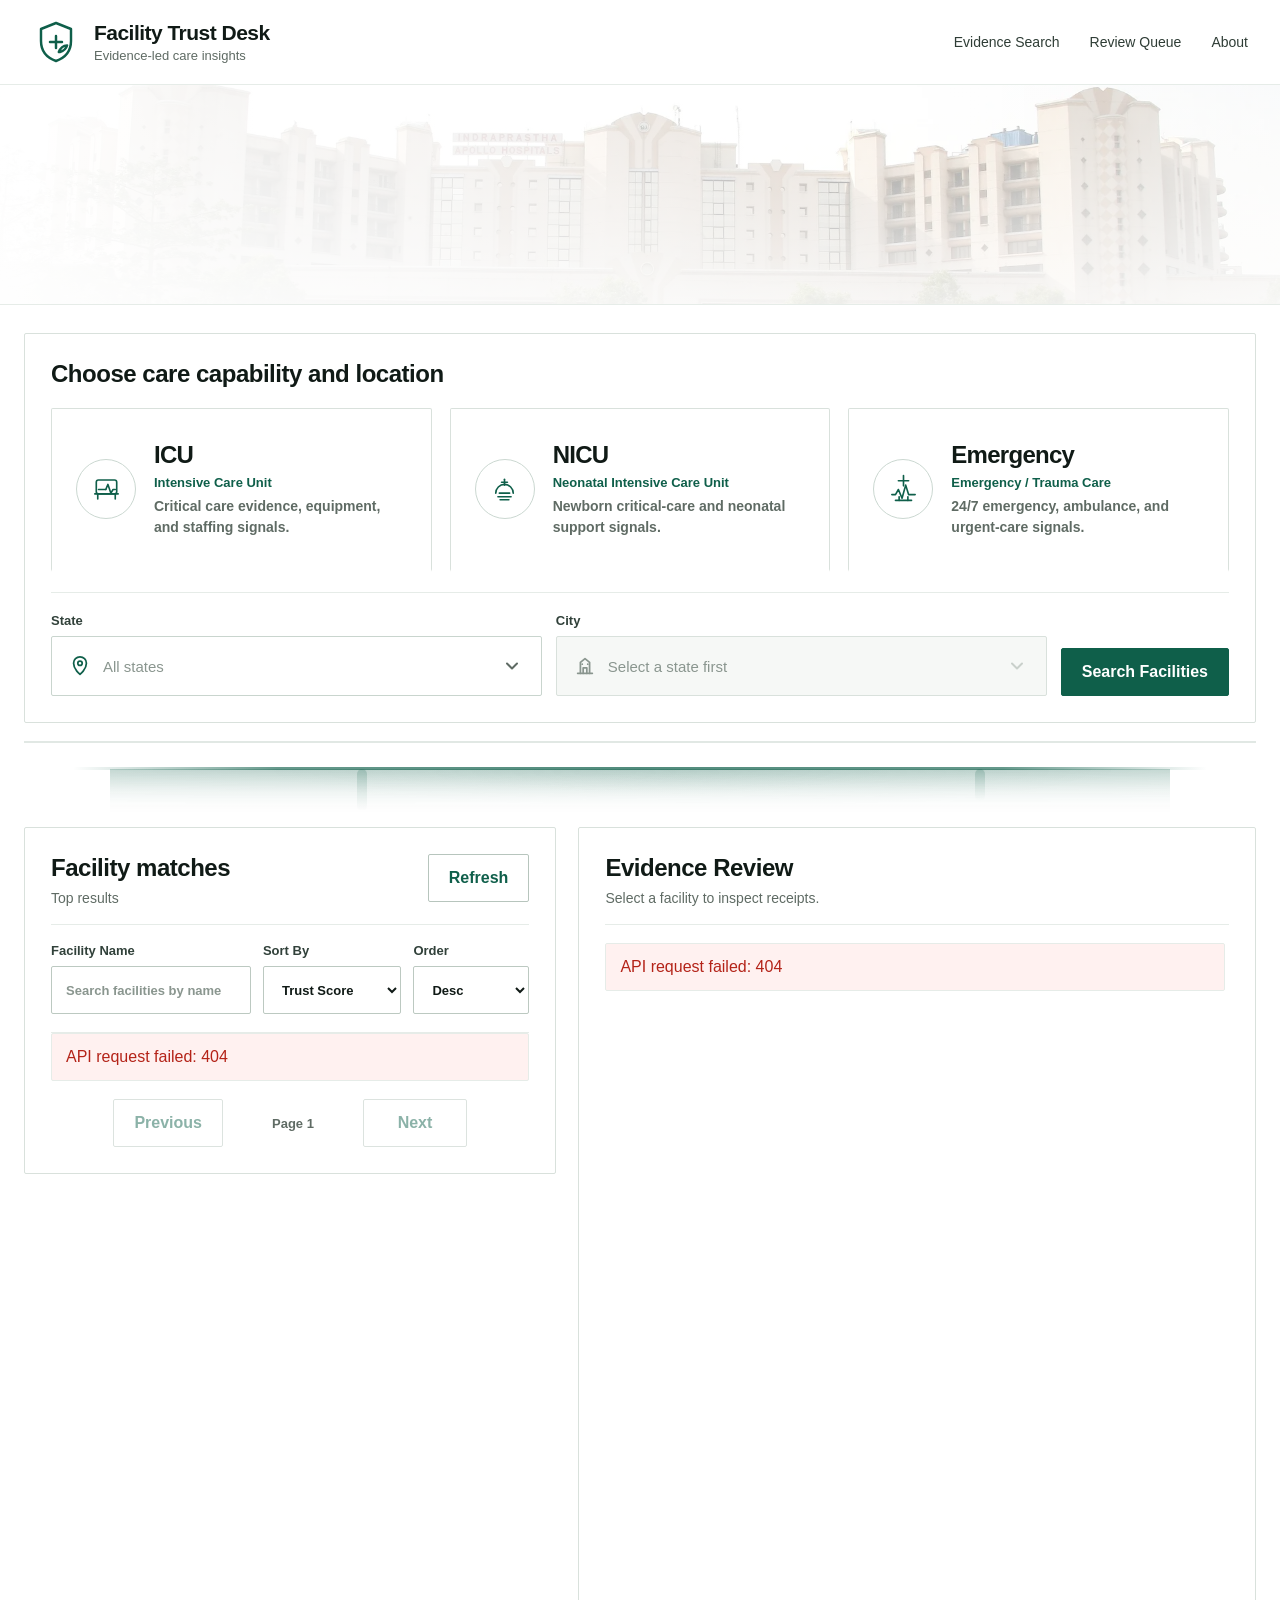
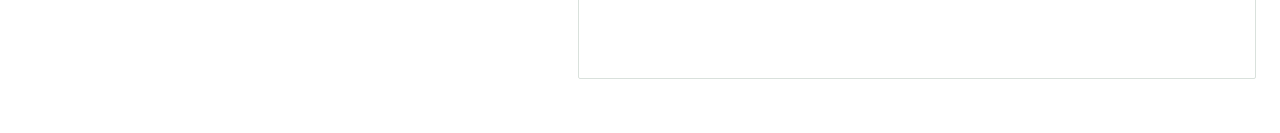
==== commit 9b21d38b: "Implement lazy facility loading with paginated results" ====
--- a/healthcare-facility-trust/frontend/index.html
+++ b/healthcare-facility-trust/frontend/index.html
@@ -256,13 +256,26 @@
           <div class="facility-list-scroll">
             <div id="facility-list" class="facility-list" aria-live="polite"></div>
             <div class="list-footer">
-              <button
-                id="load-more-button"
-                type="button"
-                class="secondary-button load-more-button"
-              >
-                Load More Facilities
-              </button>
+              <div class="results-pagination" aria-label="Facility results pagination">
+                <button
+                  id="previous-page-button"
+                  type="button"
+                  class="secondary-button pagination-button"
+                >
+                  Previous
+                </button>
+                <span id="page-status" class="page-status">Page 1</span>
+                <button
+                  id="next-page-button"
+                  type="button"
+                  class="secondary-button pagination-button"
+                >
+                  Next
+                </button>
+              </div>
+              <p id="pagination-loading" class="pagination-loading" hidden>
+                Loading more results...
+              </p>
             </div>
           </div>
         </div>
--- a/healthcare-facility-trust/frontend/css/styles.css
+++ b/healthcare-facility-trust/frontend/css/styles.css
@@ -1252,14 +1252,34 @@
 }
 
 .list-footer {
-  display: flex;
-  justify-content: center;
+  display: grid;
+  justify-items: center;
+  gap: 8px;
   padding-top: 18px;
 }
 
-.load-more-button {
-  min-width: 190px;
-  gap: 8px;
+.results-pagination {
+  display: inline-grid;
+  grid-template-columns: auto minmax(120px, auto) auto;
+  gap: 10px;
+  align-items: center;
+}
+
+.pagination-button {
+  min-width: 104px;
+}
+
+.page-status {
+  color: var(--muted);
+  font-size: 13px;
+  font-weight: 600;
+  text-align: center;
+}
+
+.pagination-loading {
+  margin: 0;
+  color: var(--muted);
+  font-size: 12px;
 }
 
 button:disabled {
@@ -1425,6 +1445,11 @@
     text-align: left;
   }
 
+  .results-pagination {
+    width: 100%;
+    grid-template-columns: 1fr;
+  }
+
   .ranked-panel {
     height: auto;
     min-height: 0;
